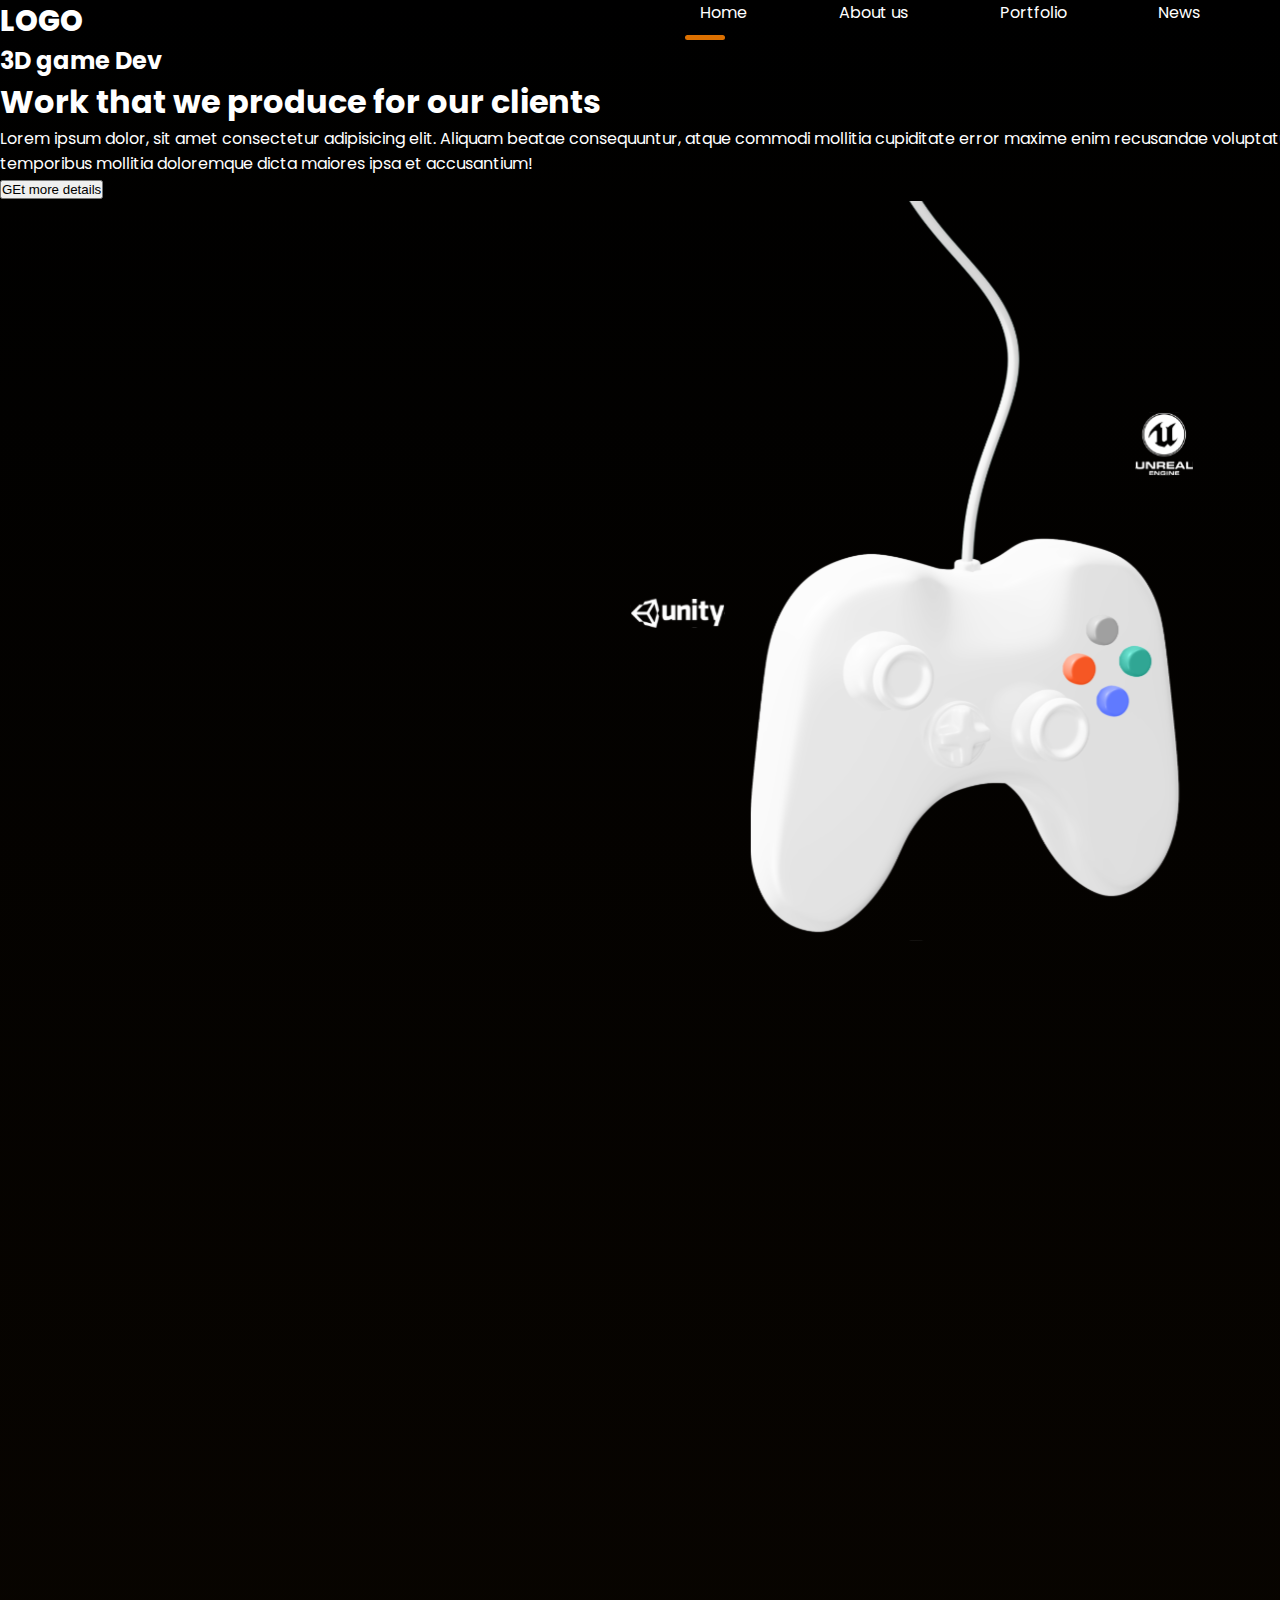
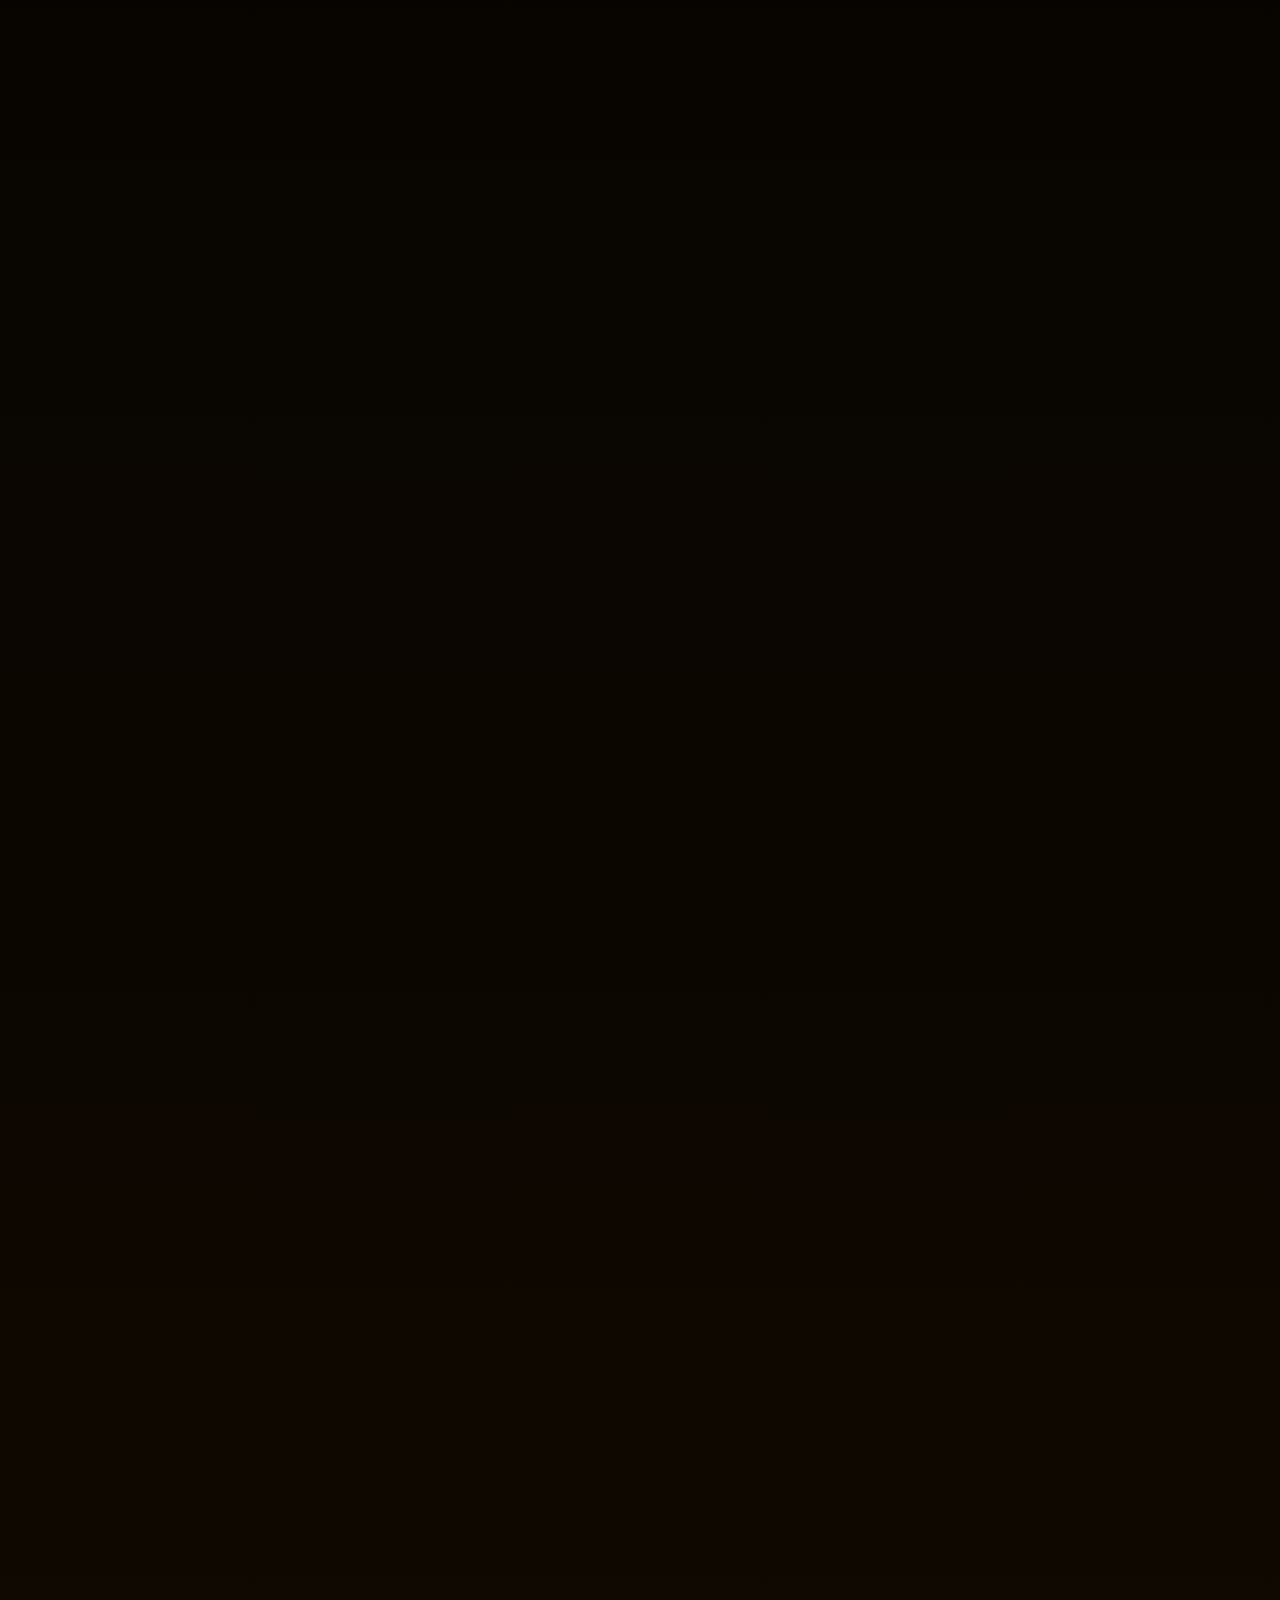
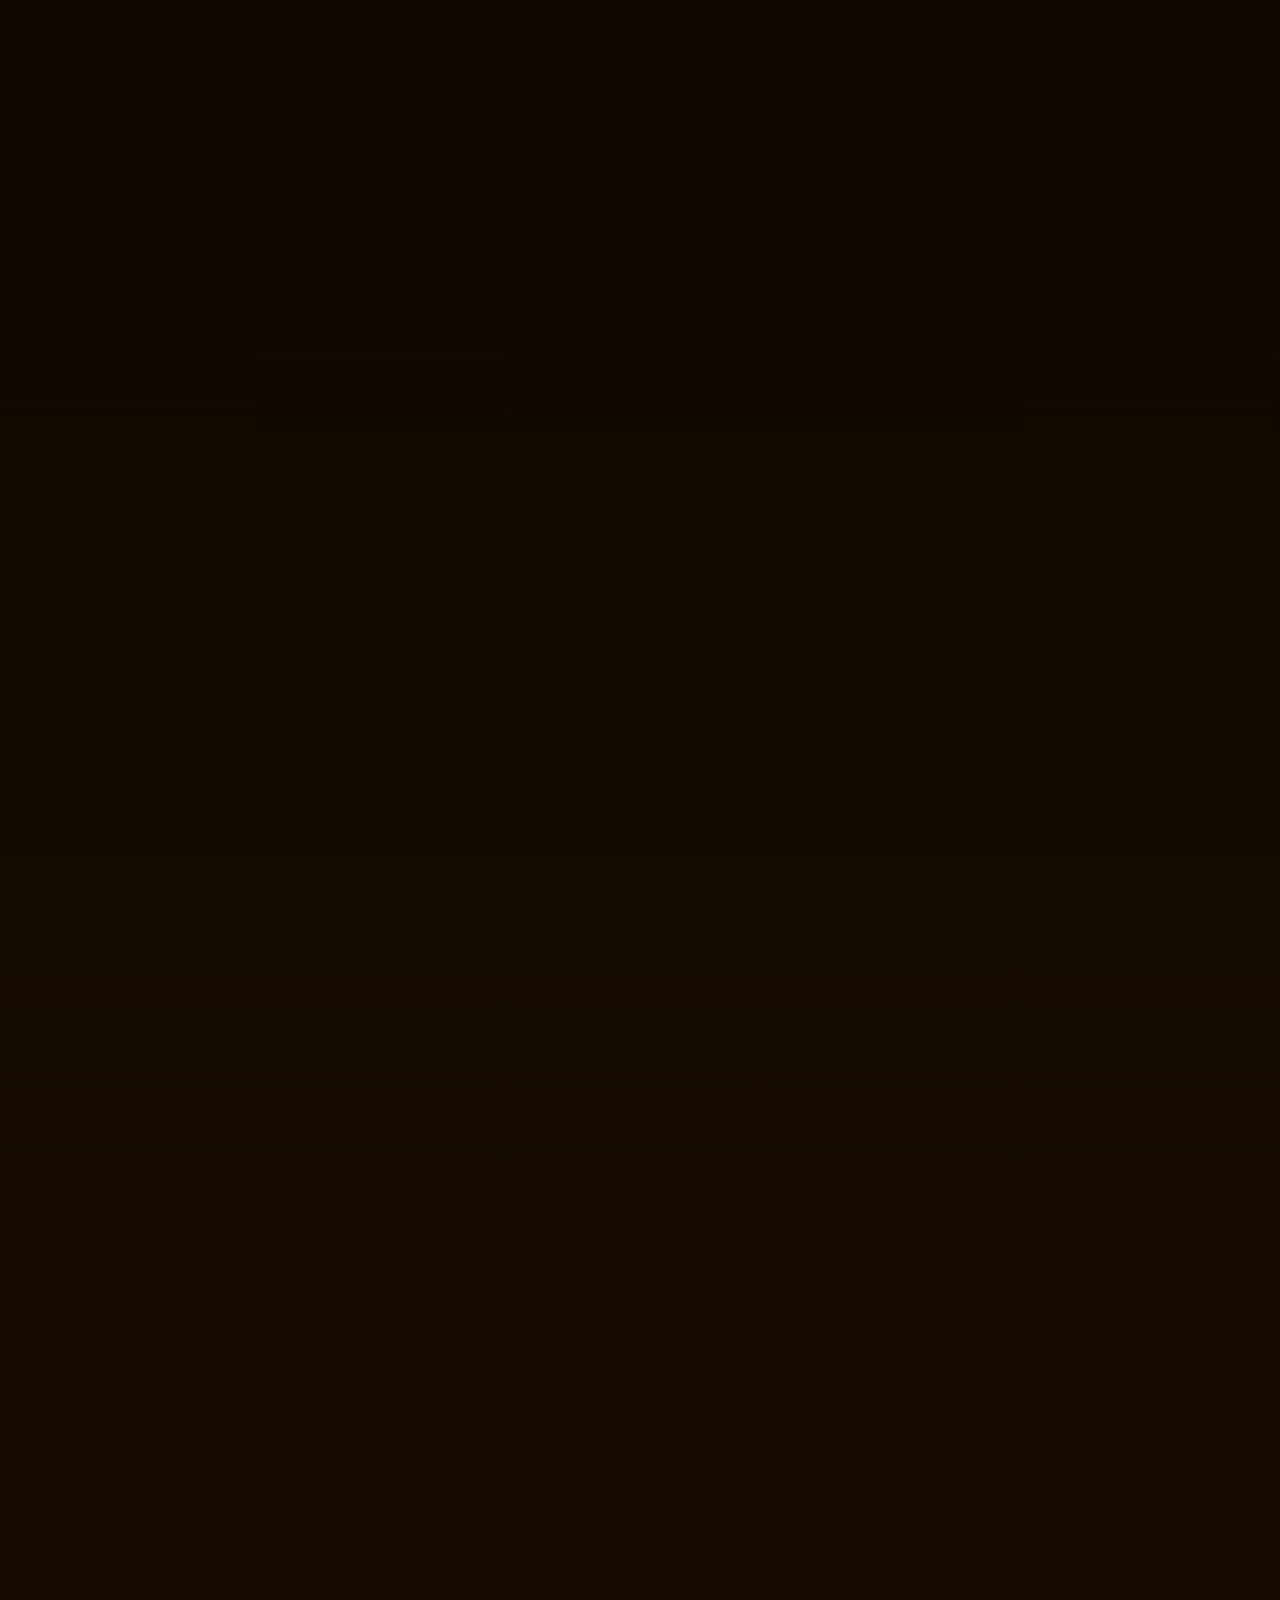
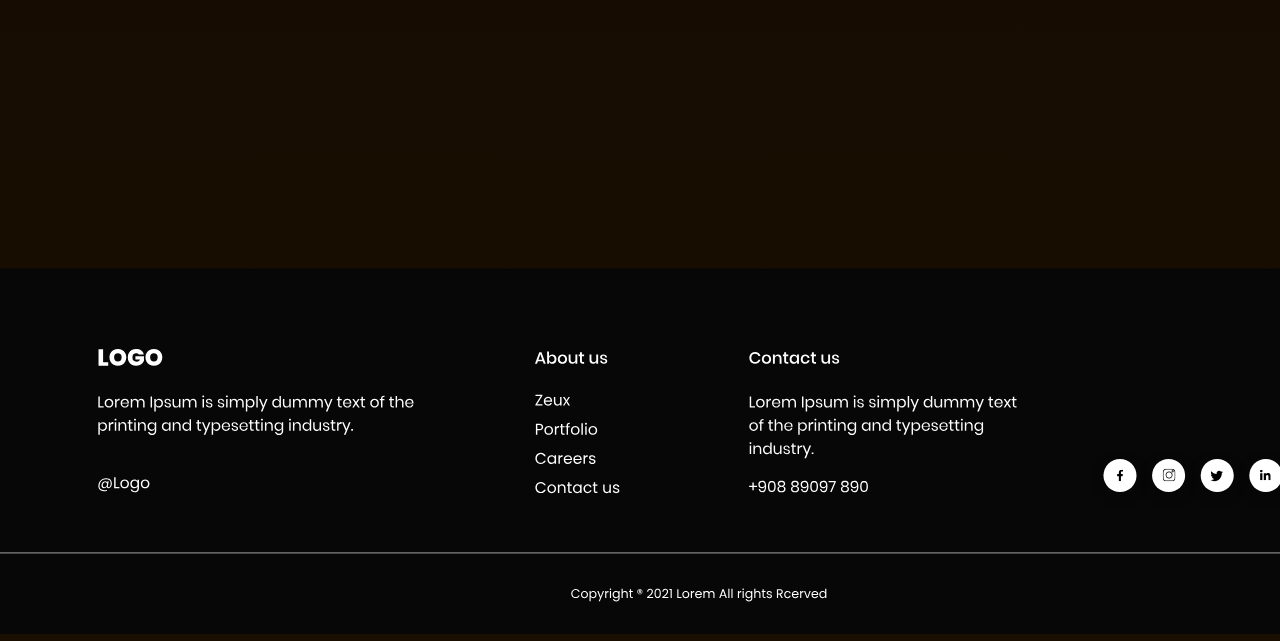
==== index.html @ 227f75aa "second commit" ====
<!DOCTYPE html>
<html lang="en">
<head>
    <meta charset="UTF-8">
    <meta name="viewport" content="width=device-width, initial-scale=1.0">
    <title>Document</title>
    <link rel="stylesheet" href="css/style.css">
</head>
<body>

    <div class="wrapper">

        <header class="container">
            <span class="logo">logo</span>
            <nav>
                <ul>
                    <li class="active"><a href="#">Home</a></li>
                    <li><a href="#">About us</a></li>
                    <li><a href="#">Portfolio</a></li>
                    <li><a href="#">News</a></li>
                    <li class="btn"><a href="#">Contacts</a></li>
                </ul>
            </nav>
        </header>

        <div class="hero container">
            <div class="hero--info">
                <h2>3D game Dev</h2>
                <h1>Work that we produce for our clients</h1>
                <p>Lorem ipsum dolor, sit amet consectetur adipisicing elit. Aliquam beatae consequuntur, atque commodi mollitia cupiditate error maxime enim recusandae voluptatum sequi. Hic, temporibus mollitia doloremque dicta maiores ipsa et accusantium!</p>
                <button class="btn">GEt more details</button>
            </div>
            <img src="img/Group 1321.svg" alt="">
        </div>
    </div>

    <script src="main.js"></script>
</body>
</html>
---- css/style.css ----
@import url('https://fonts.googleapis.com/css2?family=Poppins:wght@400;500;700;800&display=swap');

* {
    margin: 0;
    padding: 0;
}

body {
    font-family: 'Poppins', sans-serif;
    font-weight: 400;
    color: #fff;
}

a {
    text-decoration: none;
}

img {
    max-width: 100%;
}

.wrapper {
    /* background: rgb(0,0,0); */
    background: linear-gradient(180deg, rgba(0,0,0,1) 0%, rgba(26,14,1,1) 100%);
    width: 100%;
}

.container {
    width: 1400px;
    margin: 0 auto;
}

header .logo {
    text-transform: uppercase;
    font-size: 29px;
    font-weight: 800;
}

header nav {
    float: right;
    width: 50%;
}

header nav ul {
    list-style: none;
    display: flex;
    justify-content: space-between;
}

header nav ul li {
    display: inline-block;
}

header nav ul li a {
    color: #fff;
}

header nav ul li.active::after {
    content: '';
    display: block;
    width: 40px;
    height: 5px;
    background: #dc7000;
    border-radius: 10px;
    position: relative;
    top: 10px;
    left: -15px;
}

header nav ul li:not(.active):not(.btn) a:hover {
    border-bottom: 5px solid #dc7000;
}

header nav ul li.btn a {
    background: #fa9021;
    padding: 9px 17px;
    border-radius: 5px;
    transition: all 500ms ease;
}

header nav ul li.btn a:hover {
    background: #a02604;
}
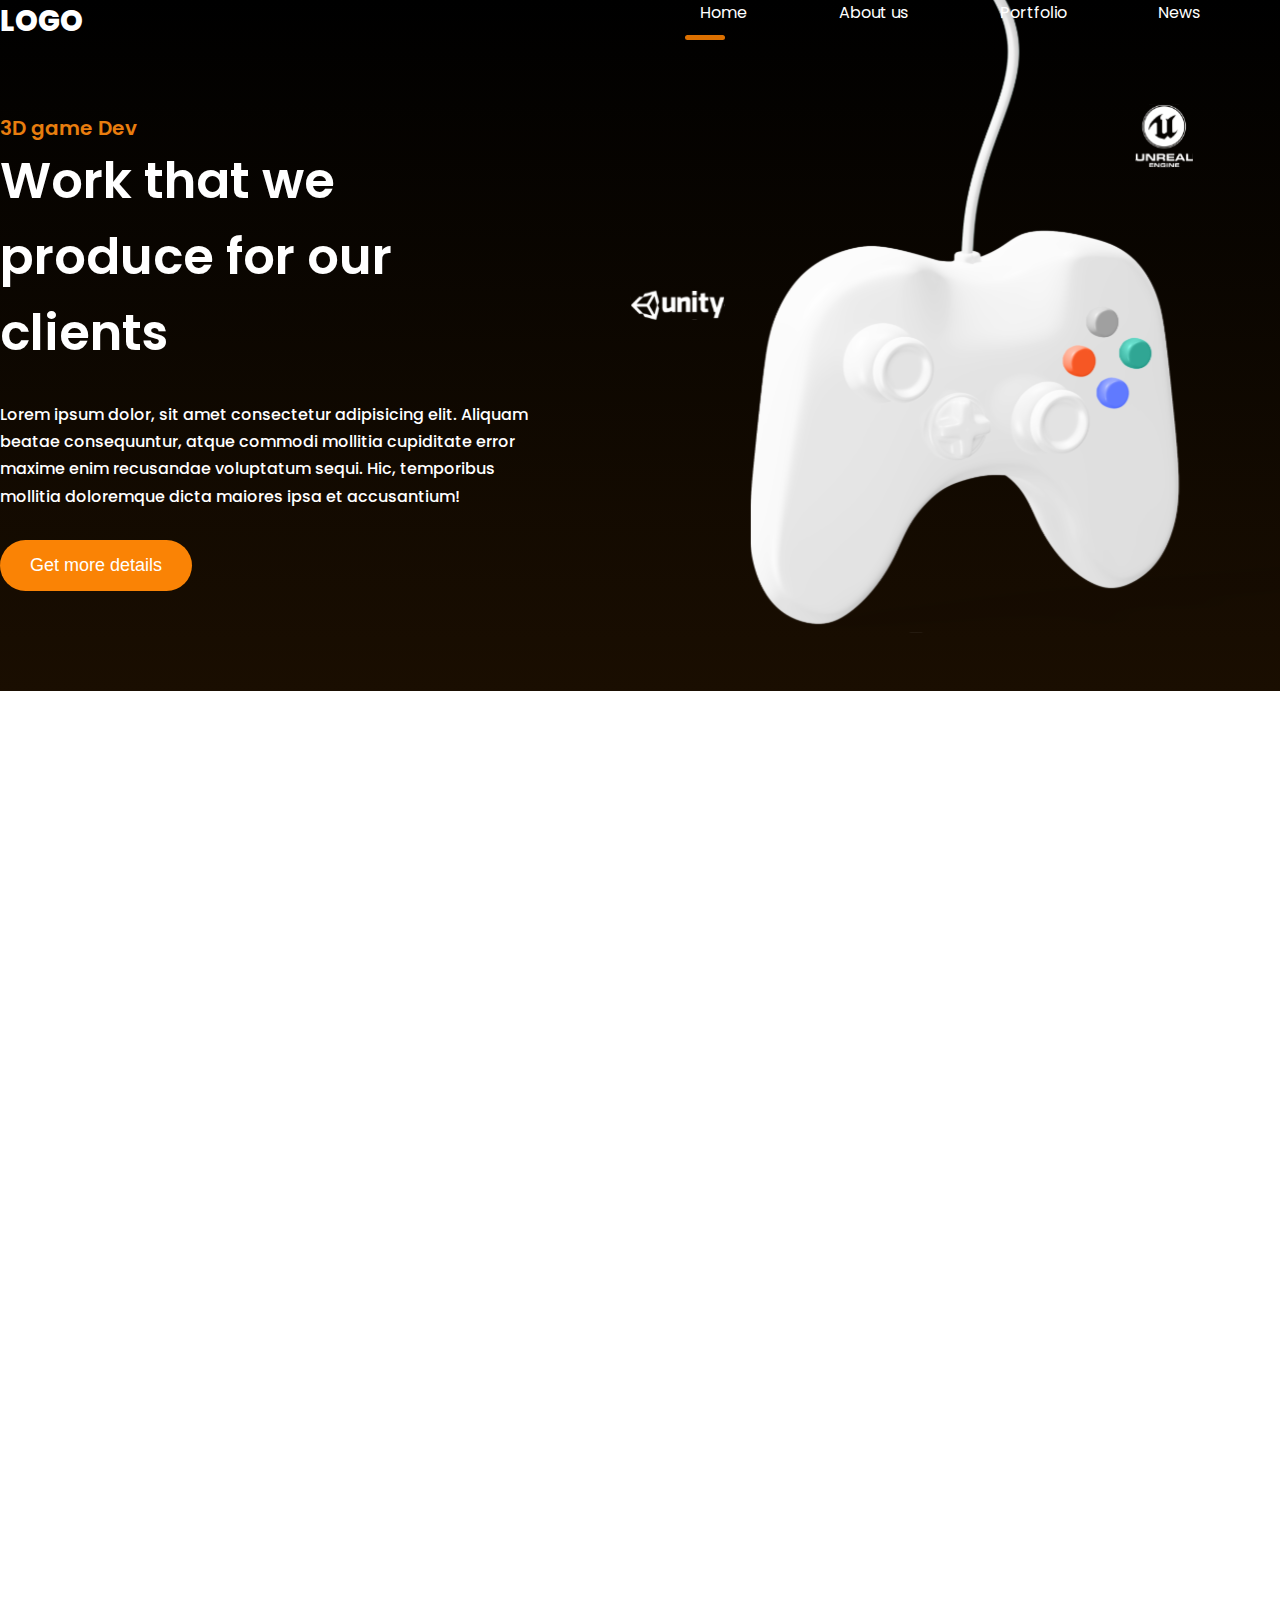
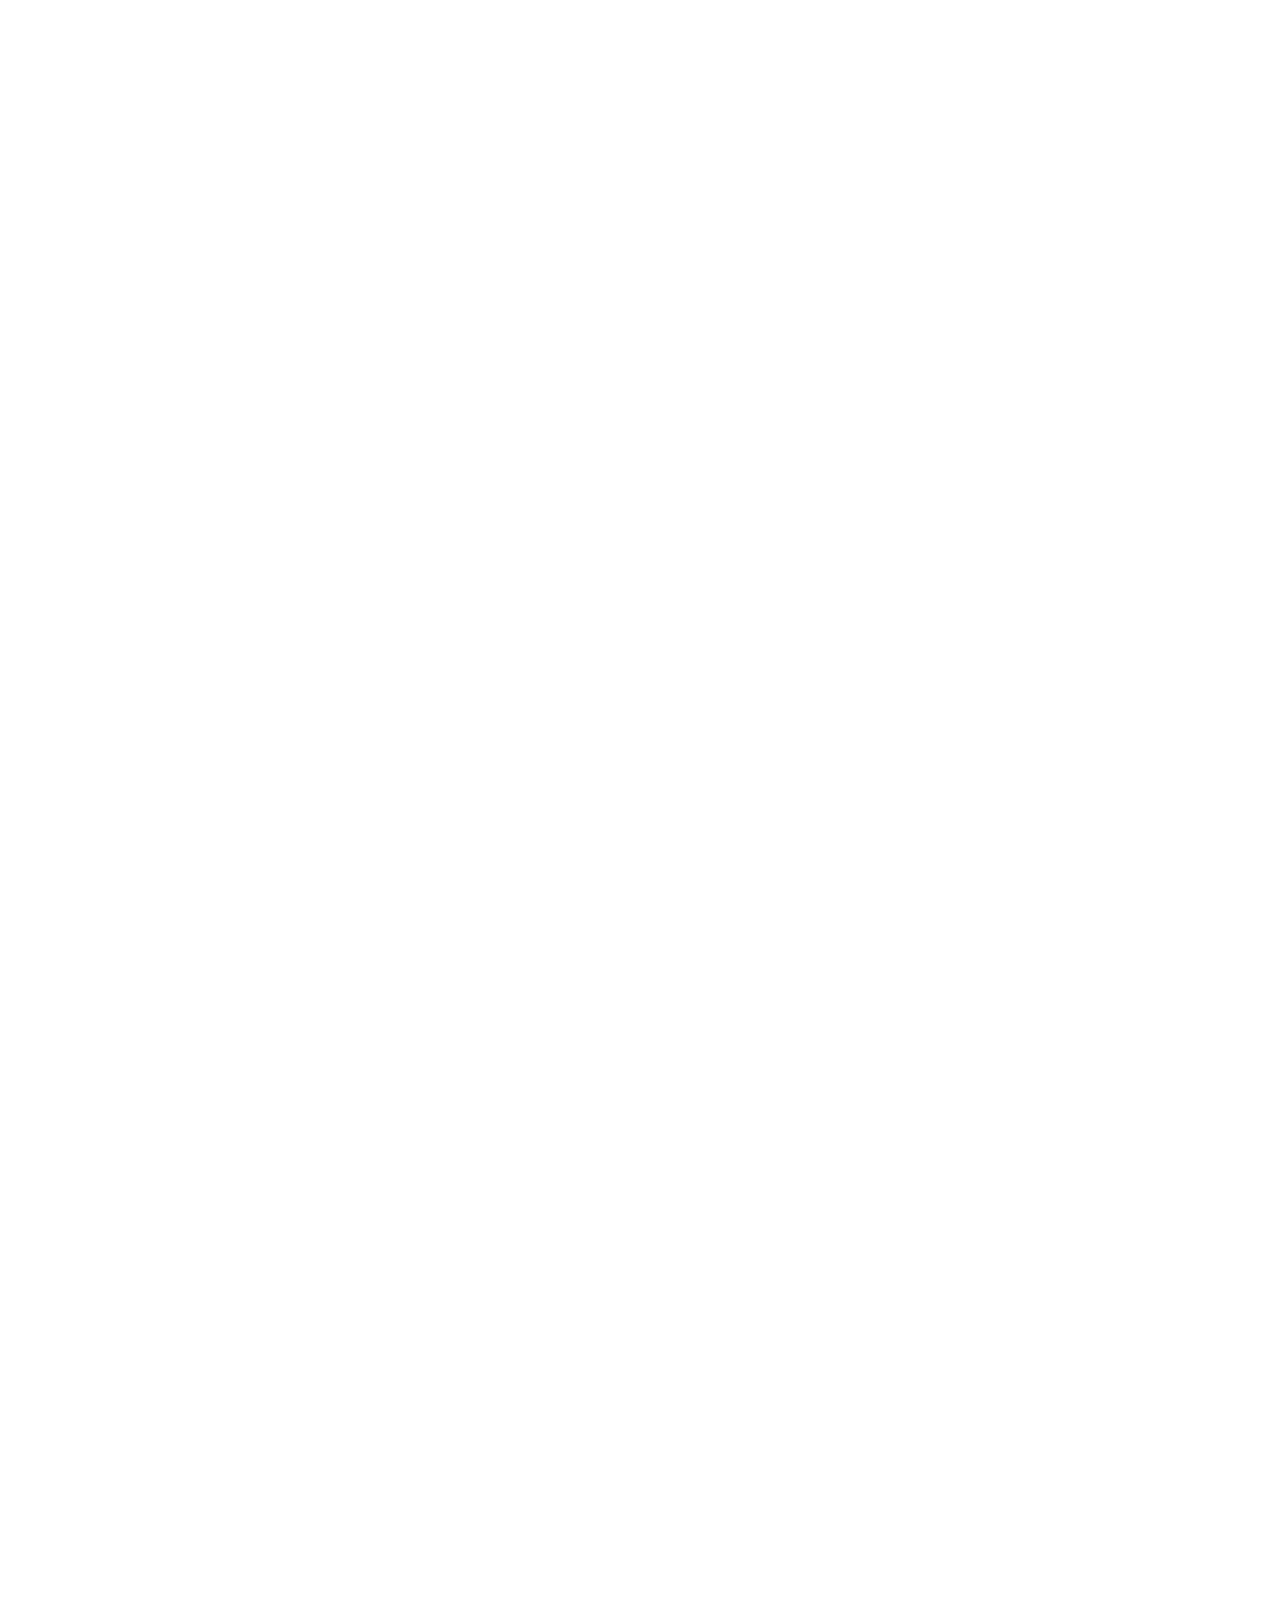
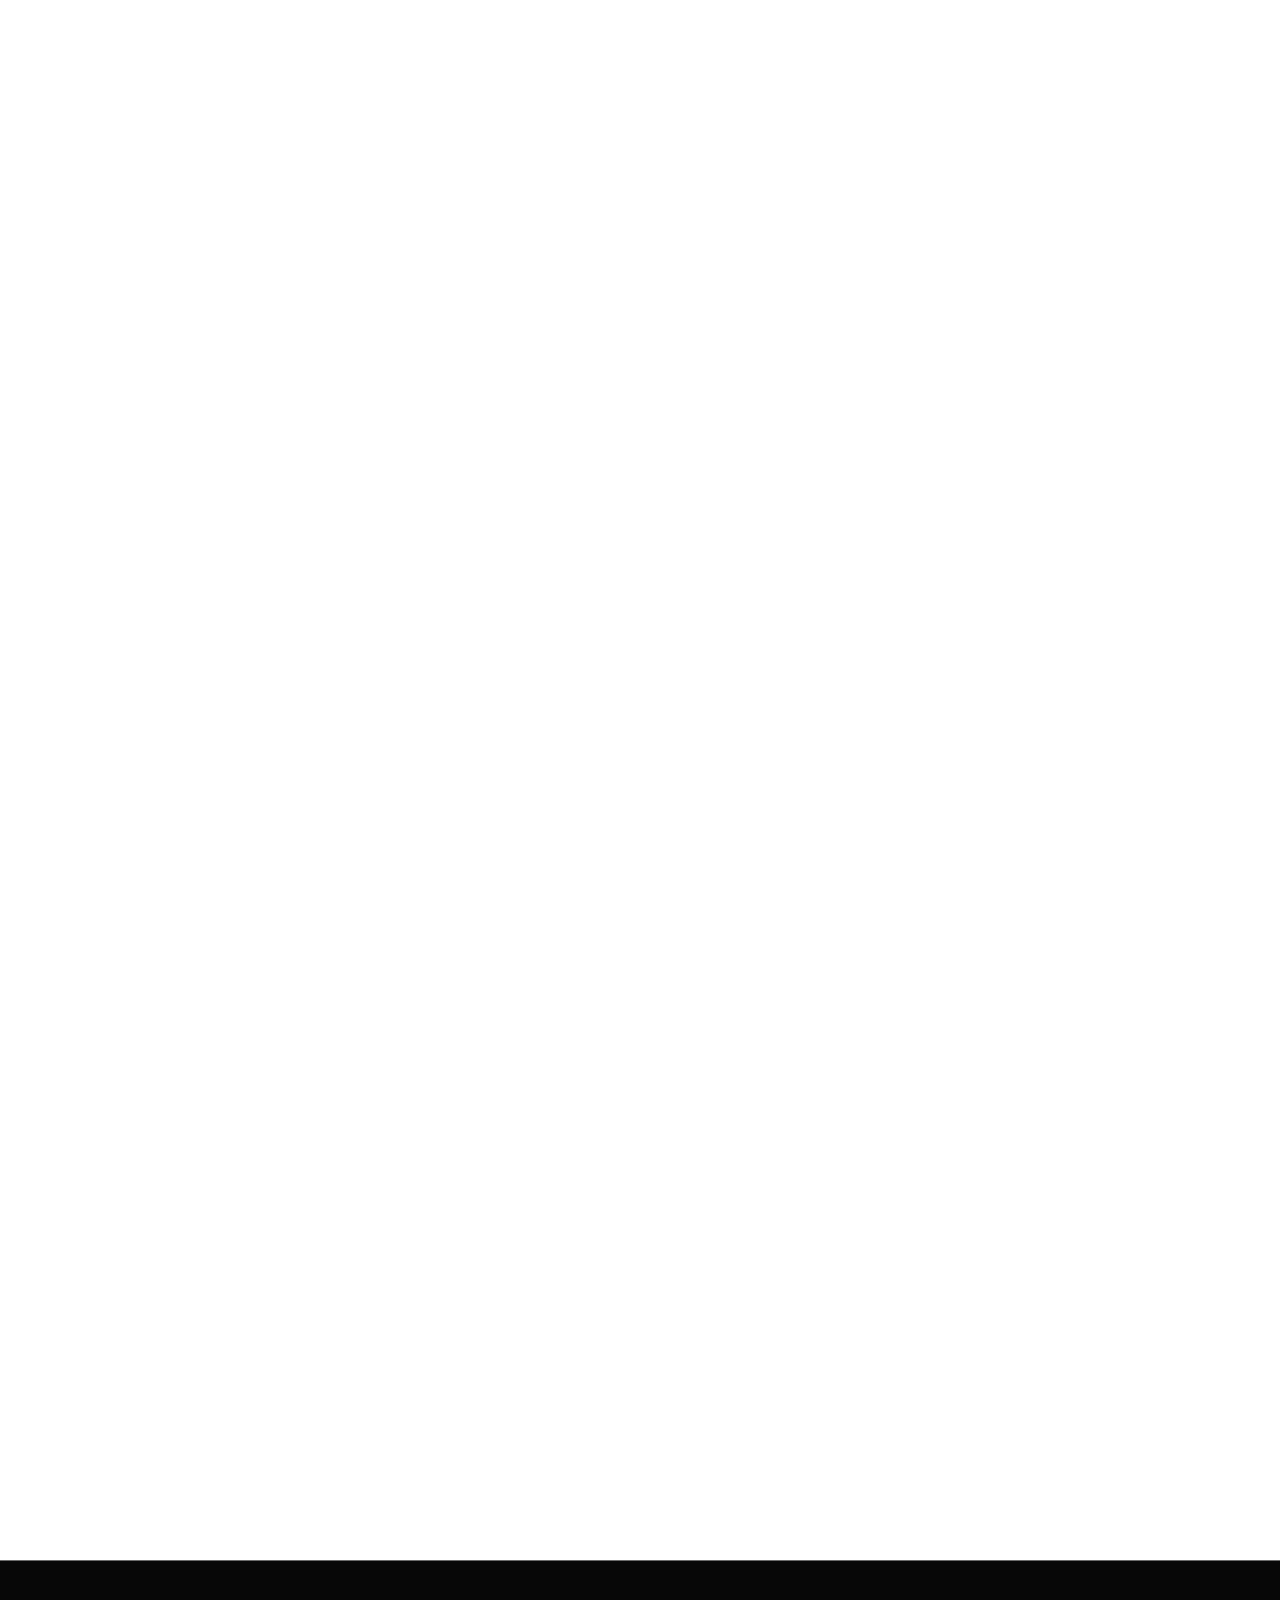
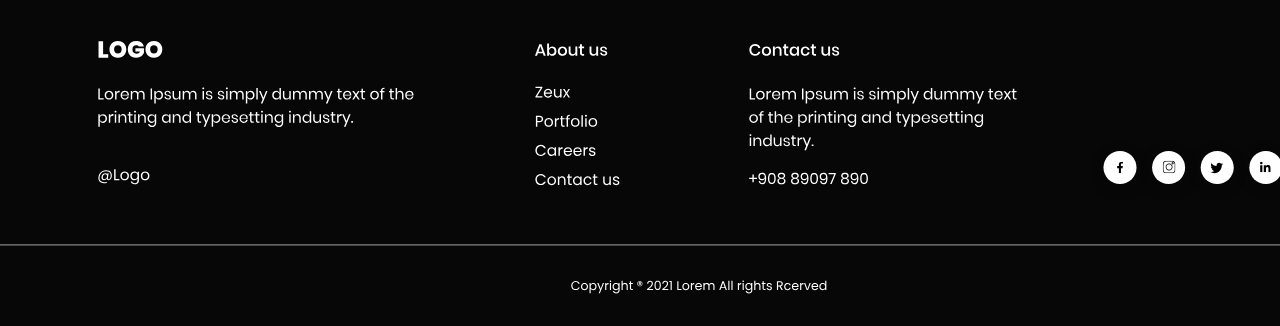
==== commit f6477886: "third commit" ====
--- a/index.html
+++ b/index.html
@@ -28,7 +28,7 @@
                 <h2>3D game Dev</h2>
                 <h1>Work that we produce for our clients</h1>
                 <p>Lorem ipsum dolor, sit amet consectetur adipisicing elit. Aliquam beatae consequuntur, atque commodi mollitia cupiditate error maxime enim recusandae voluptatum sequi. Hic, temporibus mollitia doloremque dicta maiores ipsa et accusantium!</p>
-                <button class="btn">GEt more details</button>
+                <button class="btn">Get more details</button>
             </div>
             <img src="img/Group 1321.svg" alt="">
         </div>
--- a/css/style.css
+++ b/css/style.css
@@ -9,6 +9,7 @@
     font-family: 'Poppins', sans-serif;
     font-weight: 400;
     color: #fff;
+    font-size: 16px;
 }
 
 a {
@@ -45,6 +46,8 @@
     list-style: none;
     display: flex;
     justify-content: space-between;
+    z-index: 2;
+    position: relative;
 }
 
 header nav ul li {
@@ -80,4 +83,53 @@
 
 header nav ul li.btn a:hover {
     background: #a02604;
+}
+
+.hero {
+    padding-bottom: 100px;
+    position: relative;
+    z-index: 1;
+}
+
+.hero--info {
+    width: 530px;
+    padding-top: 70px;
+}
+
+.hero--info h2 {
+    color: #e87d0e;
+    font-size: 20px;
+    font-weight: 600;
+}
+
+.hero--info h1 {
+    font-size: 50px;
+    font-weight: 600;
+}
+
+.hero--info p {
+    font-weight: 500;
+    line-height: 170%;
+    margin: 30px 0;
+}
+
+.hero--info .btn {
+    background: #fa8305;
+    color: #fff;
+    border-radius: 50px;
+    padding: 15px 30px;
+    border: 0;
+    transition: all 500ms ease;
+    font-size: 18px;
+}
+
+.hero--info .btn:hover {
+    cursor: pointer;
+    transform: scale(1.1);
+}
+
+.hero img {
+    position: absolute;
+    top: -150px;
+    right: 0;
 }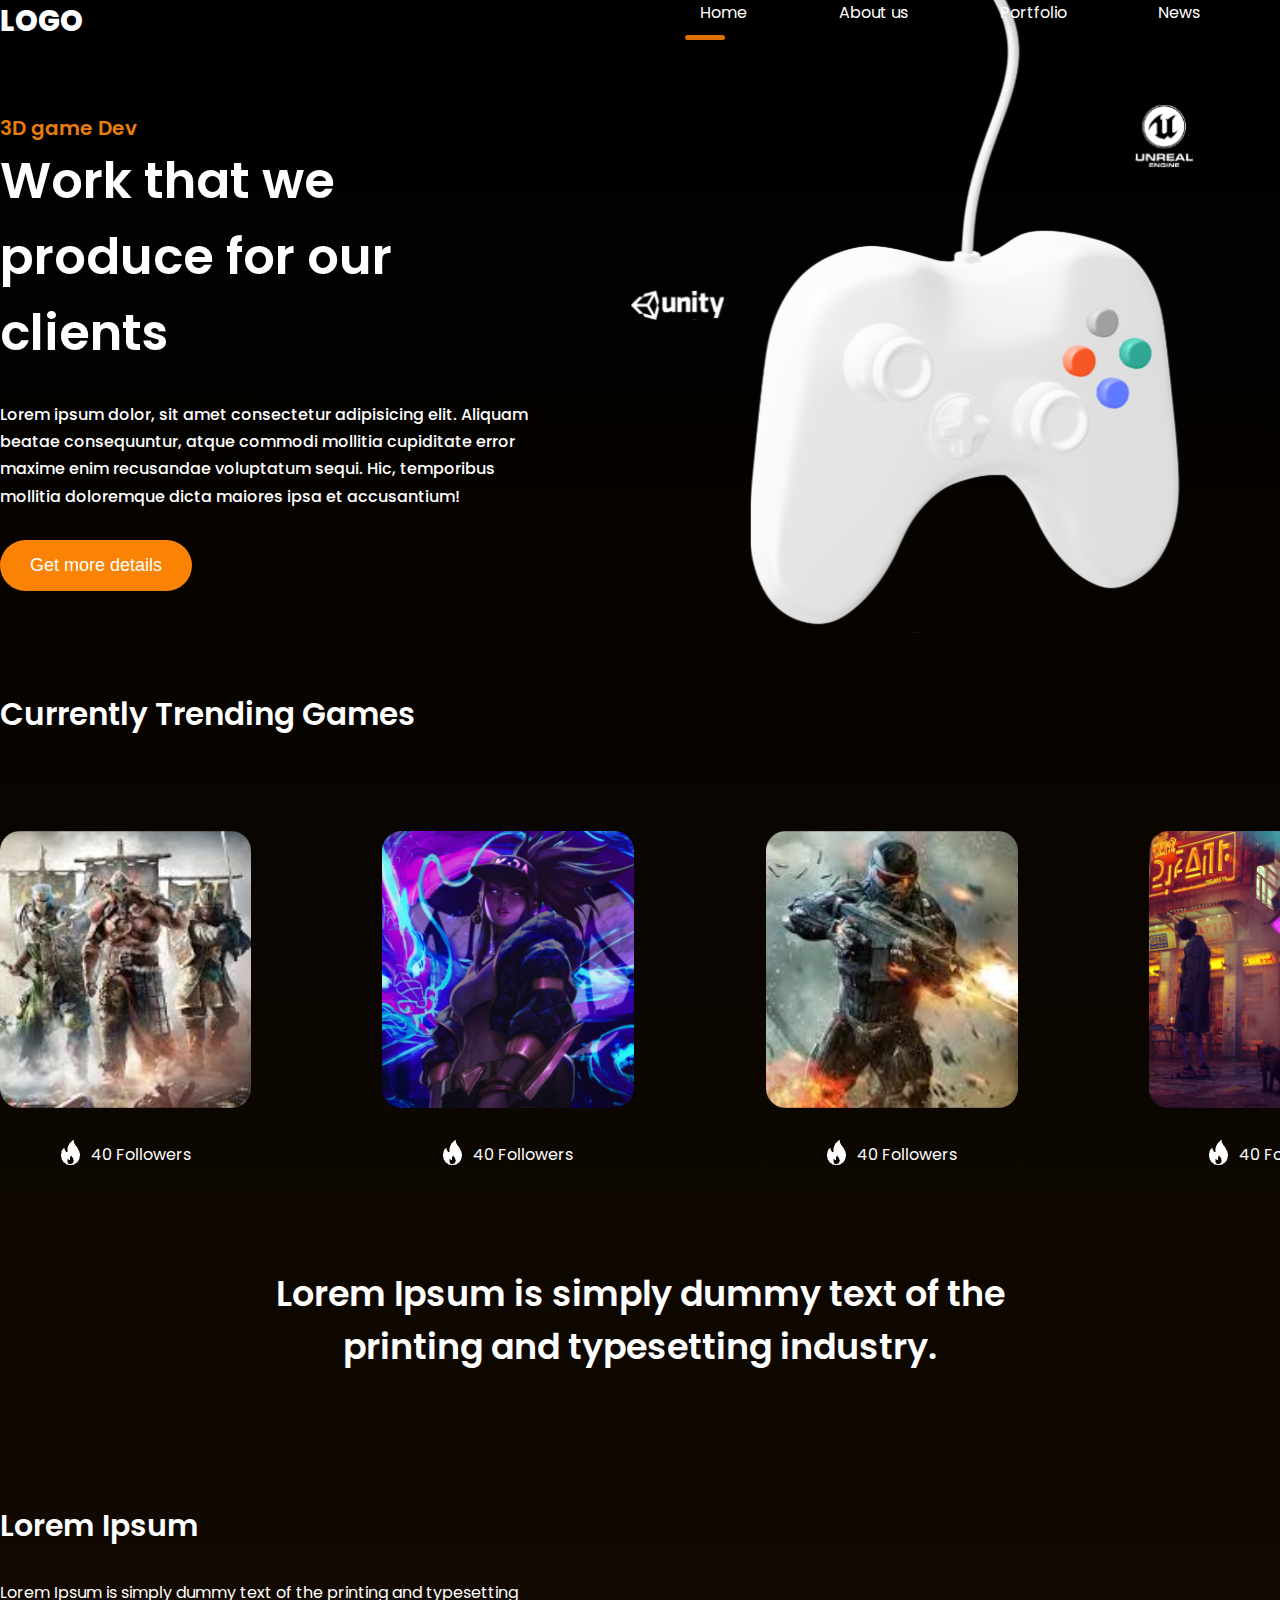
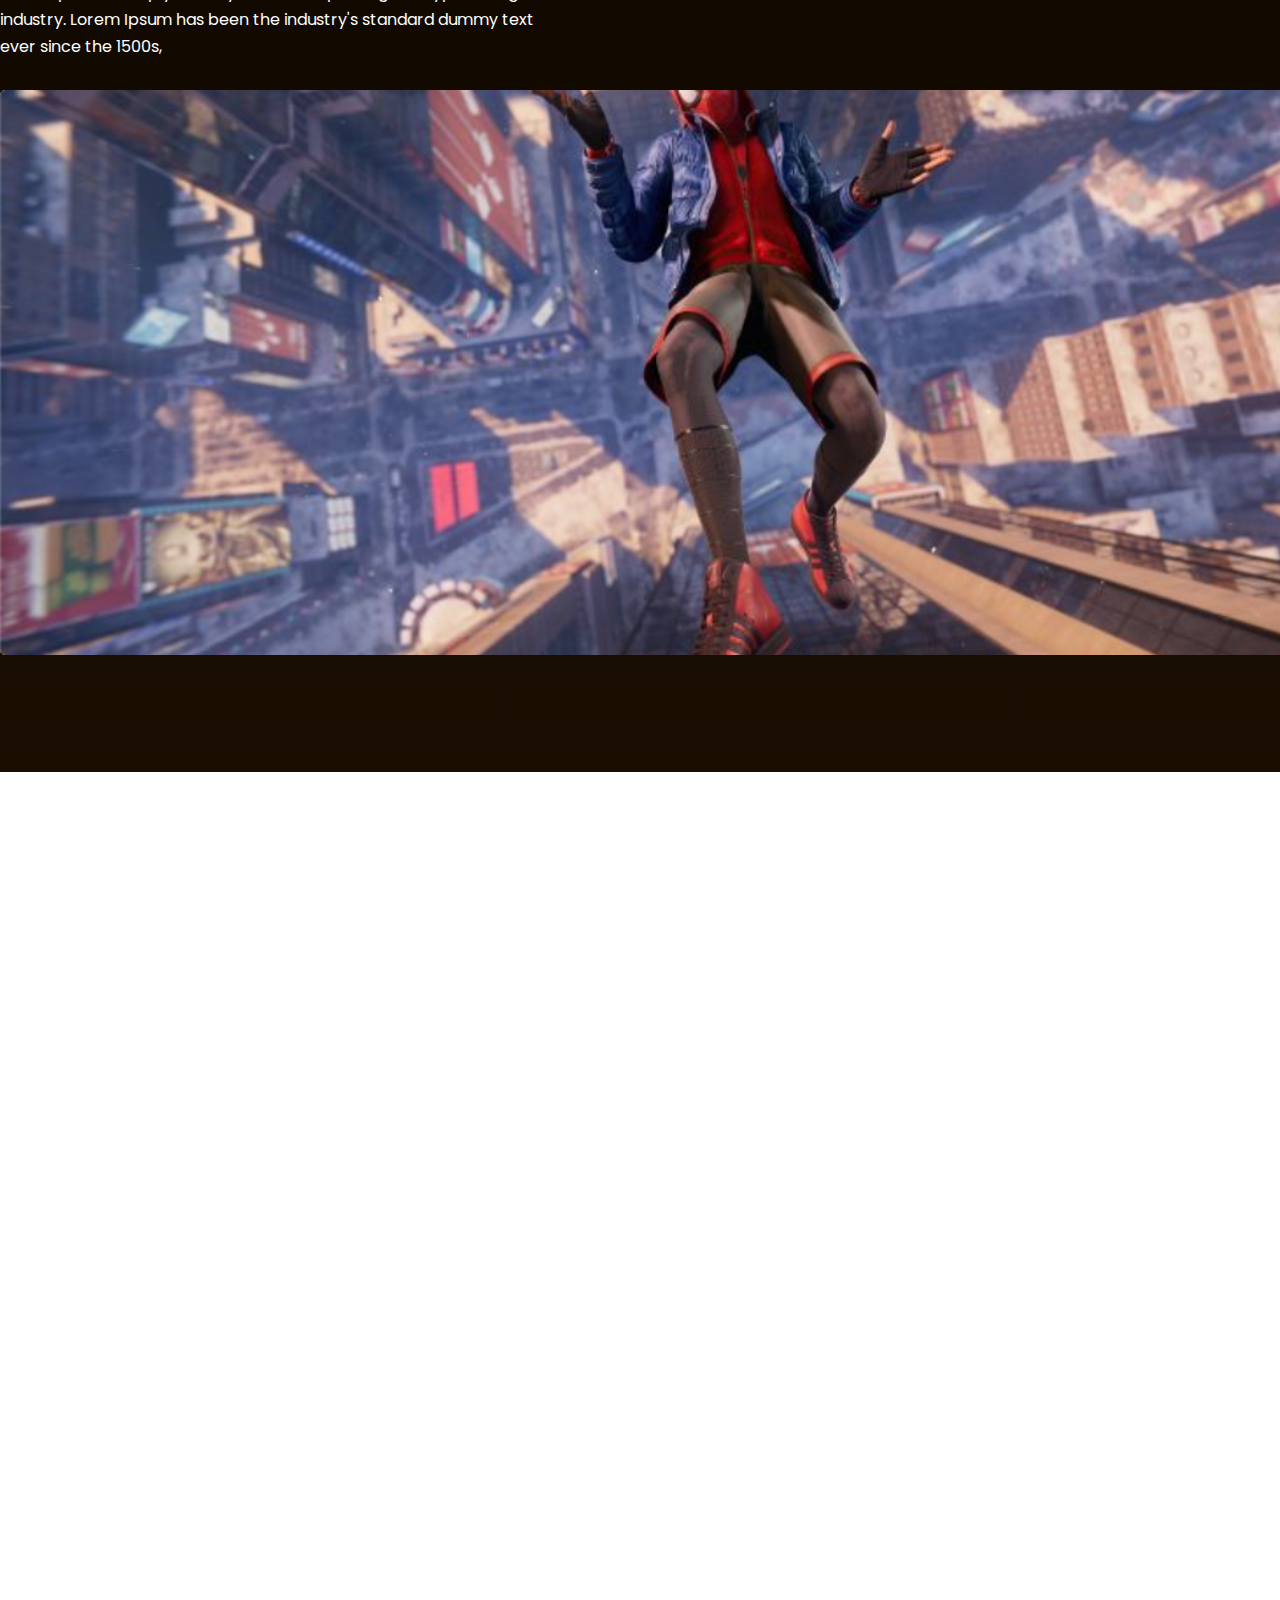
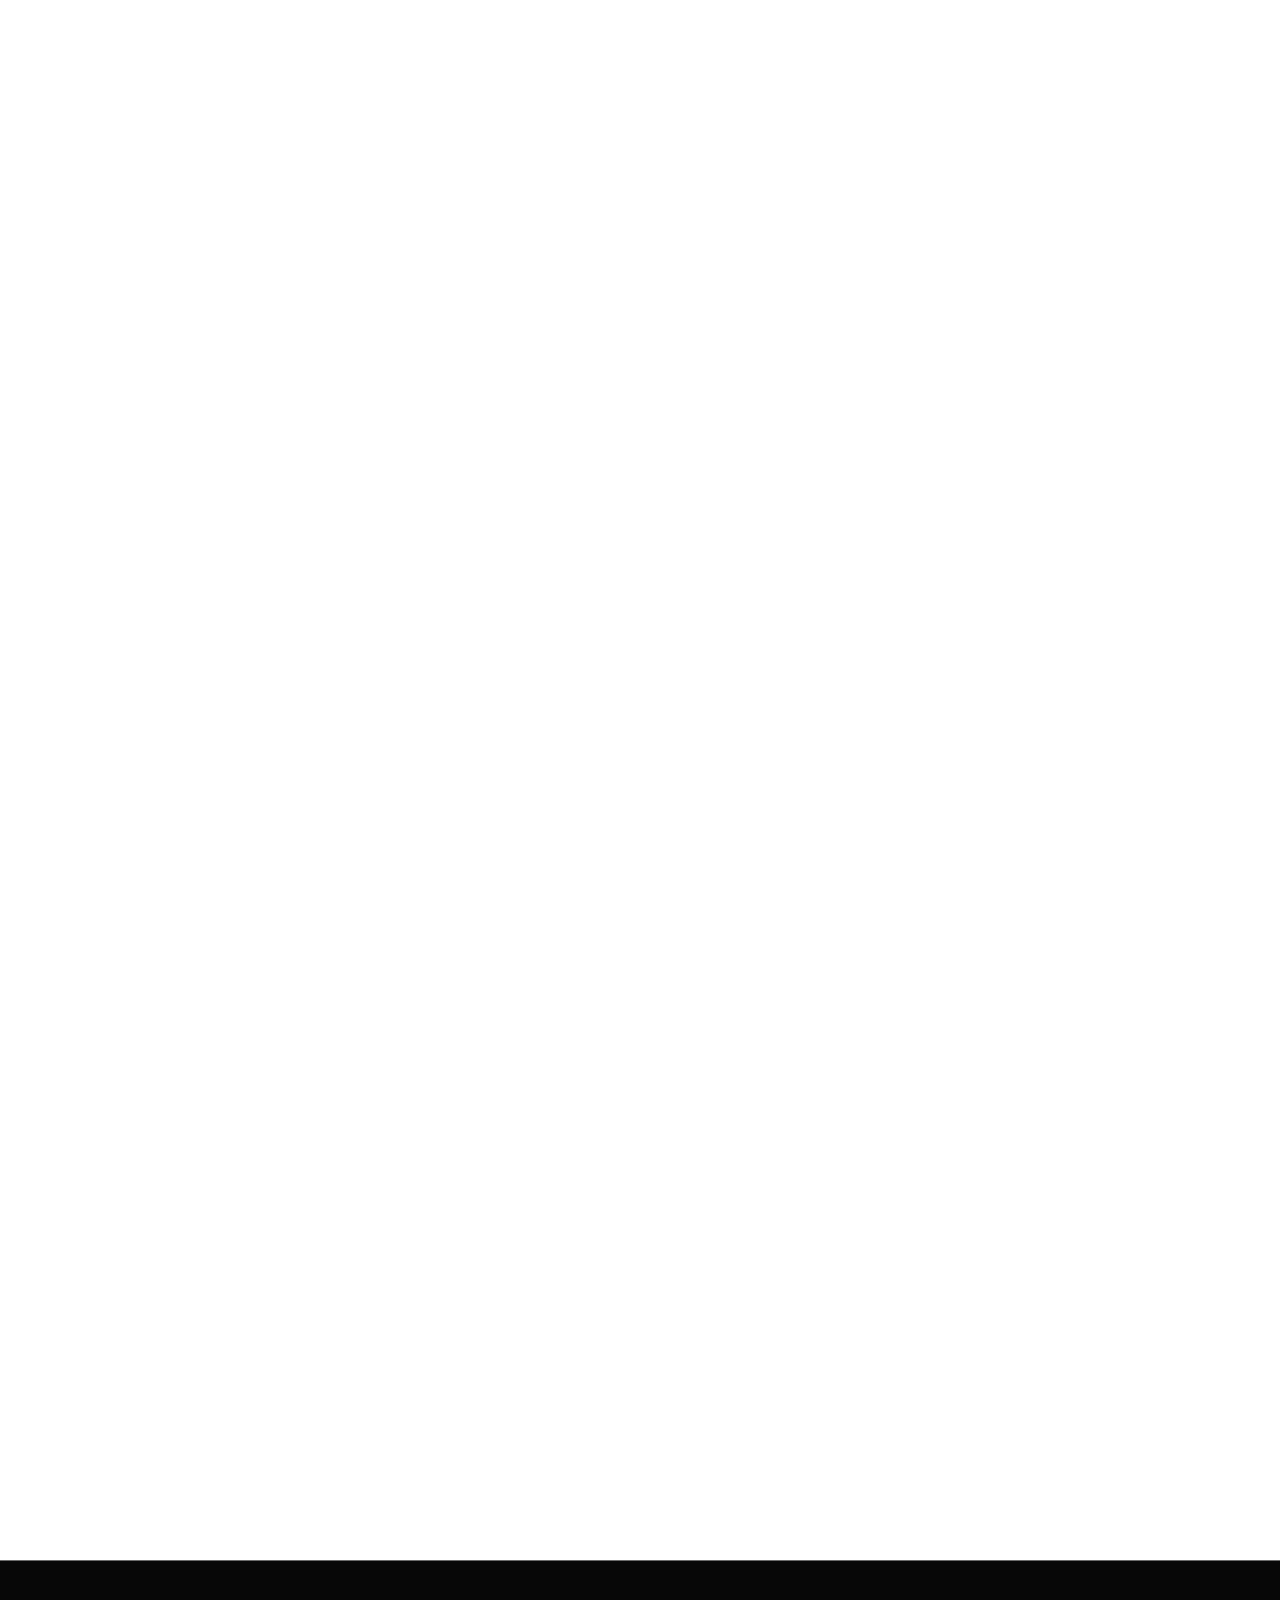
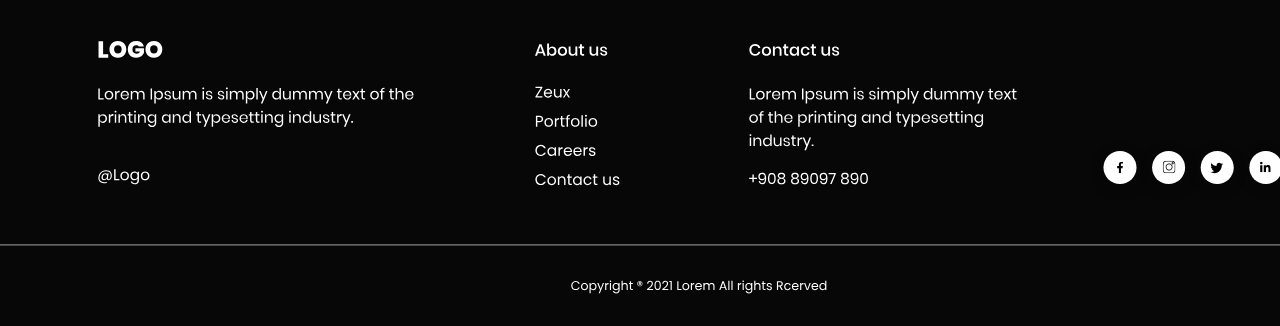
==== commit a2f14716: "modiCommit1" ====
--- a/index.html
+++ b/index.html
@@ -32,6 +32,58 @@
             </div>
             <img src="img/Group 1321.svg" alt="">
         </div>
+
+        <div class="container trending">
+
+            <h3>
+                Currently Trending Games
+            </h3>
+
+            <button class="see-all">SEE ALL</button>
+
+            <div class="games">
+
+                <div class="block">
+                    <img src="img/FirstGamePictures.png" alt="???">
+                    <span>
+                        <img src="img/FirePictures.png" alt="???">
+                        40 Followers
+                    </span>
+                </div>
+                <div class="block">
+                    <img src="img/GamePictures2.png" alt="???">
+                    <span>
+                        <img src="img/FirePictures.png" alt="???">
+                        40 Followers
+                    </span>
+                </div>
+                <div class="block">
+                    <img src="img/GamePictures3.png" alt="???">
+                    <span>
+                        <img src="img/FirePictures.png" alt="???">
+                        40 Followers
+                    </span>
+                </div>
+                <div class="block">
+                    <img src="img/GamePictures4.png" alt="???">
+                    <span>
+                        <img src="img/FirePictures.png" alt="???">
+                        40 Followers
+                    </span>
+                </div>
+
+            </div>
+        </div>
+
+        <div class="container big-text">
+            <p>Lorem Ipsum is simply dummy text of the printing and typesetting industry.</p>
+        </div>
+
+        <div class="container banner">
+                <h3>Lorem Ipsum</h3>
+                <p>Lorem Ipsum is simply dummy text of the printing and typesetting industry. Lorem Ipsum has been the industry's standard dummy text ever since the 1500s,</p>
+                <img src="img/SpiderMan.png" alt="???">
+        </div>
     </div>
 
     <script src="main.js"></script>
--- a/css/style.css
+++ b/css/style.css
@@ -132,4 +132,73 @@
     position: absolute;
     top: -150px;
     right: 0;
+}
+
+/* Секция с играми */
+
+.trending h3 {
+    font-weight: 600;
+    font-size: 31px;
+}
+
+.trending .see-all {
+    color: #fff;
+    background: #25211D;
+    border-radius: 5px;
+    padding: 12px 23px;
+    float: right;
+    display: block;
+    transition: all 500ms ease;
+}
+
+.trending .see-all:hover {
+    transform: scale(1.1);
+}
+
+.trending .games {
+    display: flex;
+    justify-content: space-between;
+    width: 100%;
+    padding: 50px 0;
+}
+
+.trending .games span {
+    display: block;
+    text-align: center;
+    margin-top: 20px;
+}
+
+.trending .games span img {
+    position: relative;
+    top: 5px;
+    margin-right: 7px;
+}
+
+.big-text {
+    padding: 50px 0;
+    font-size: 35px;
+    font-weight: 600;
+    text-align: center; 
+    width: 800px;
+}
+
+.banner {
+    padding: 80px 0;
+}
+
+.banner h3 {
+    font-size: 30px;
+    font-weight: 600;
+    margin-bottom: 30px;
+}
+
+.banner p {
+    line-height: 170%;
+    margin-bottom: 30px;
+    width: 550px;
+}
+
+.banner img {
+    width: 100%;
+    margin-bottom: 30px;
 }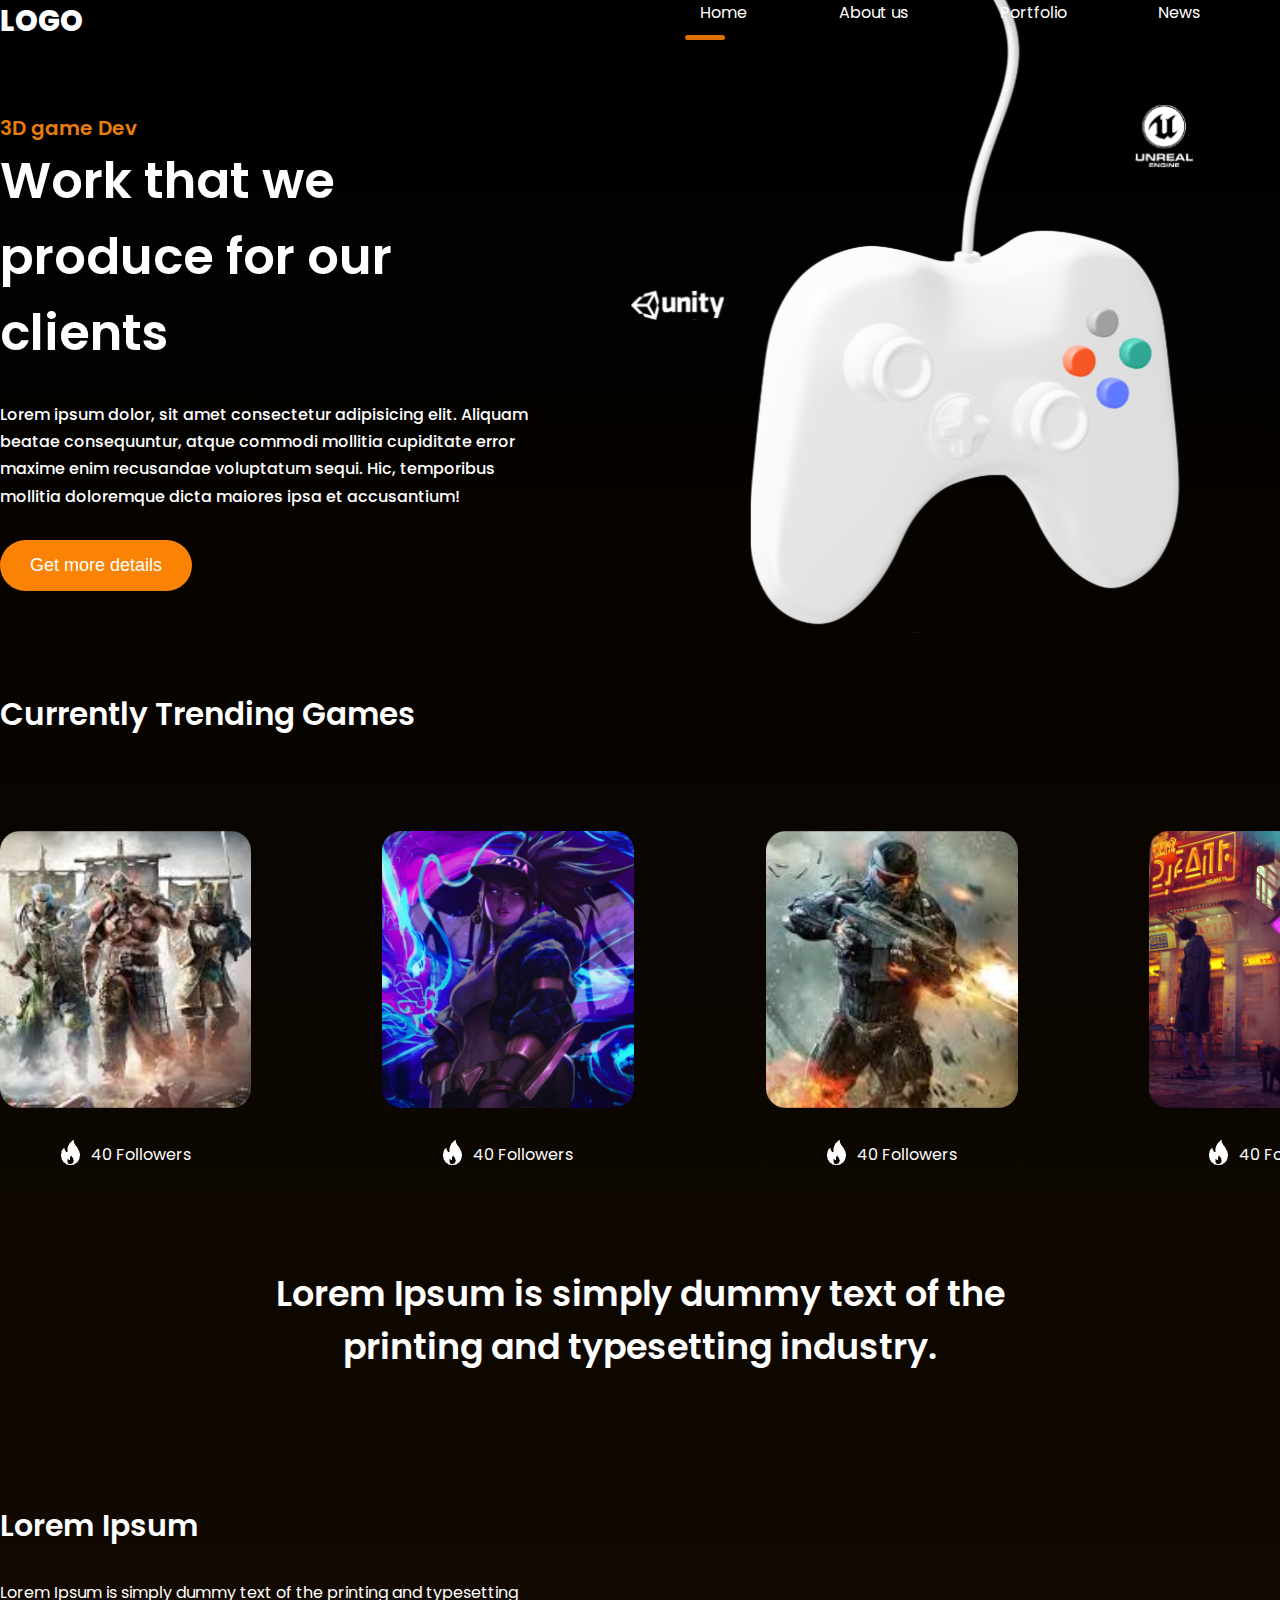
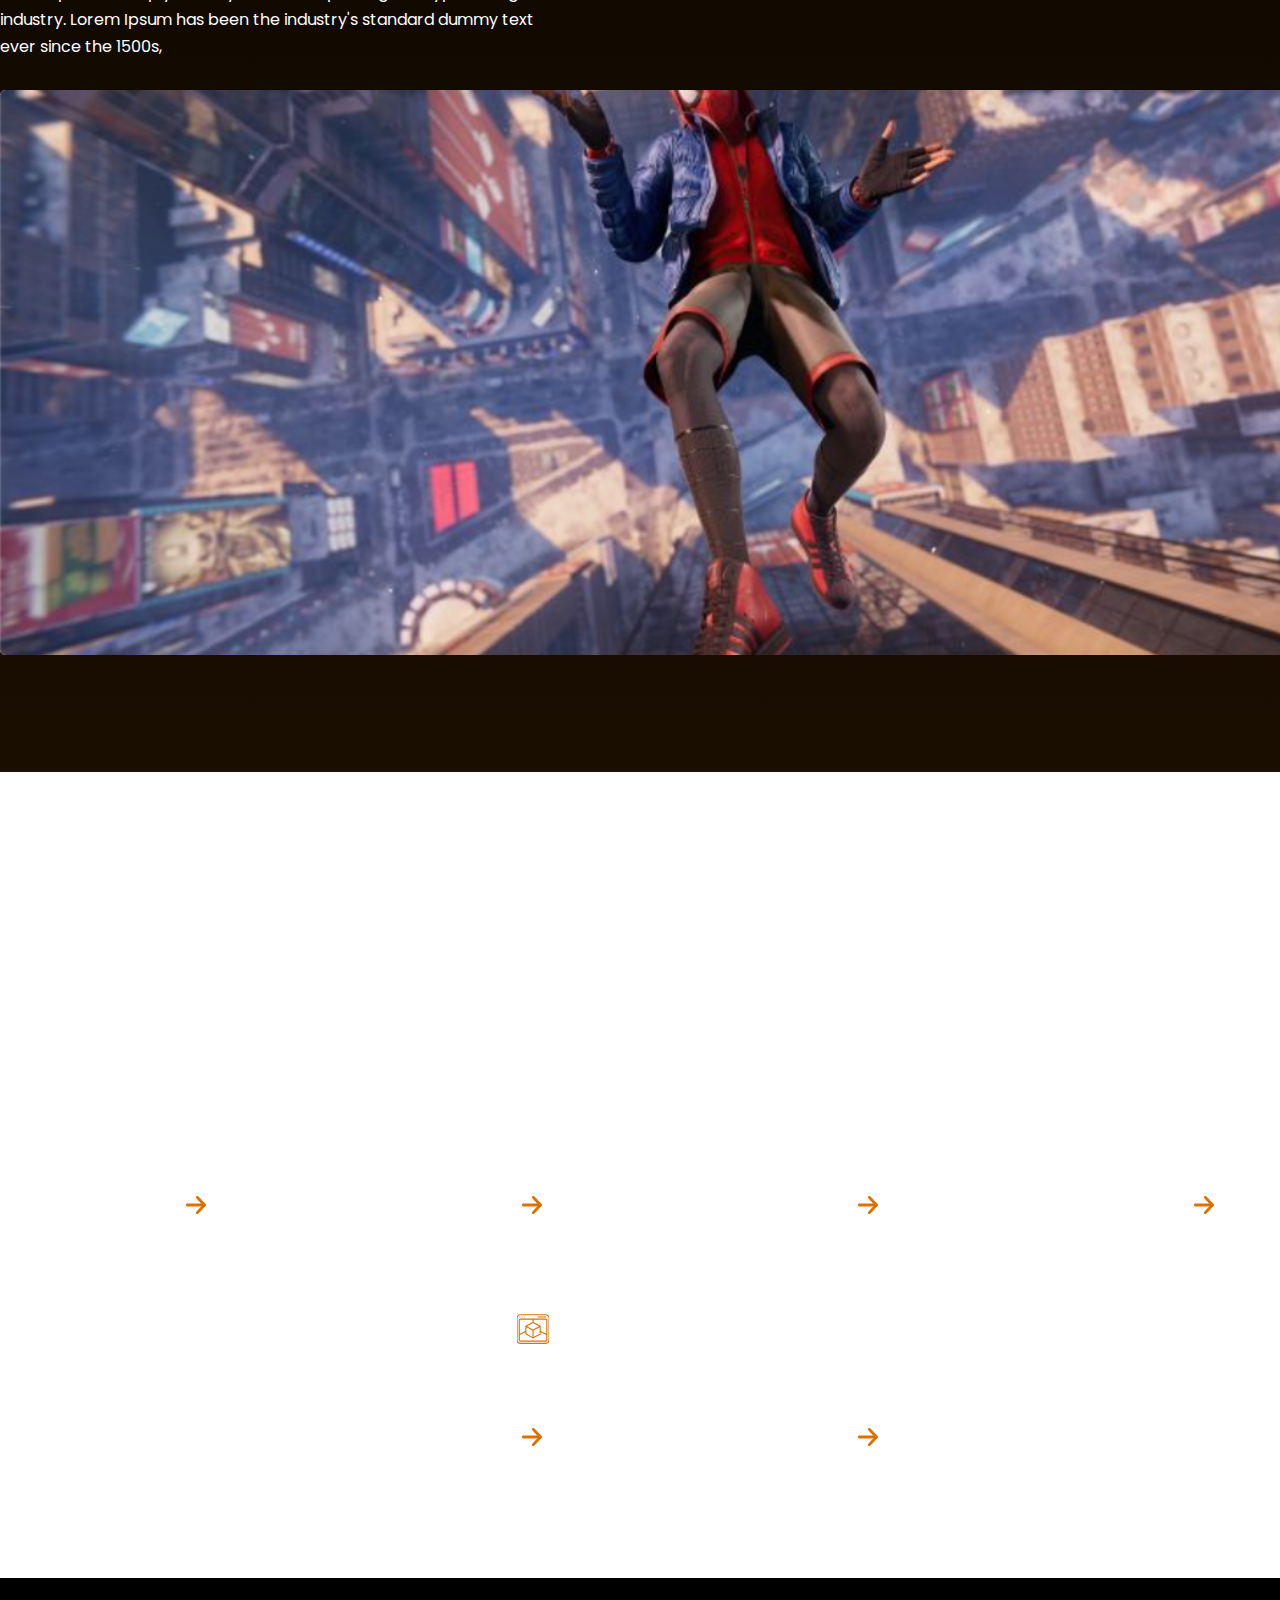
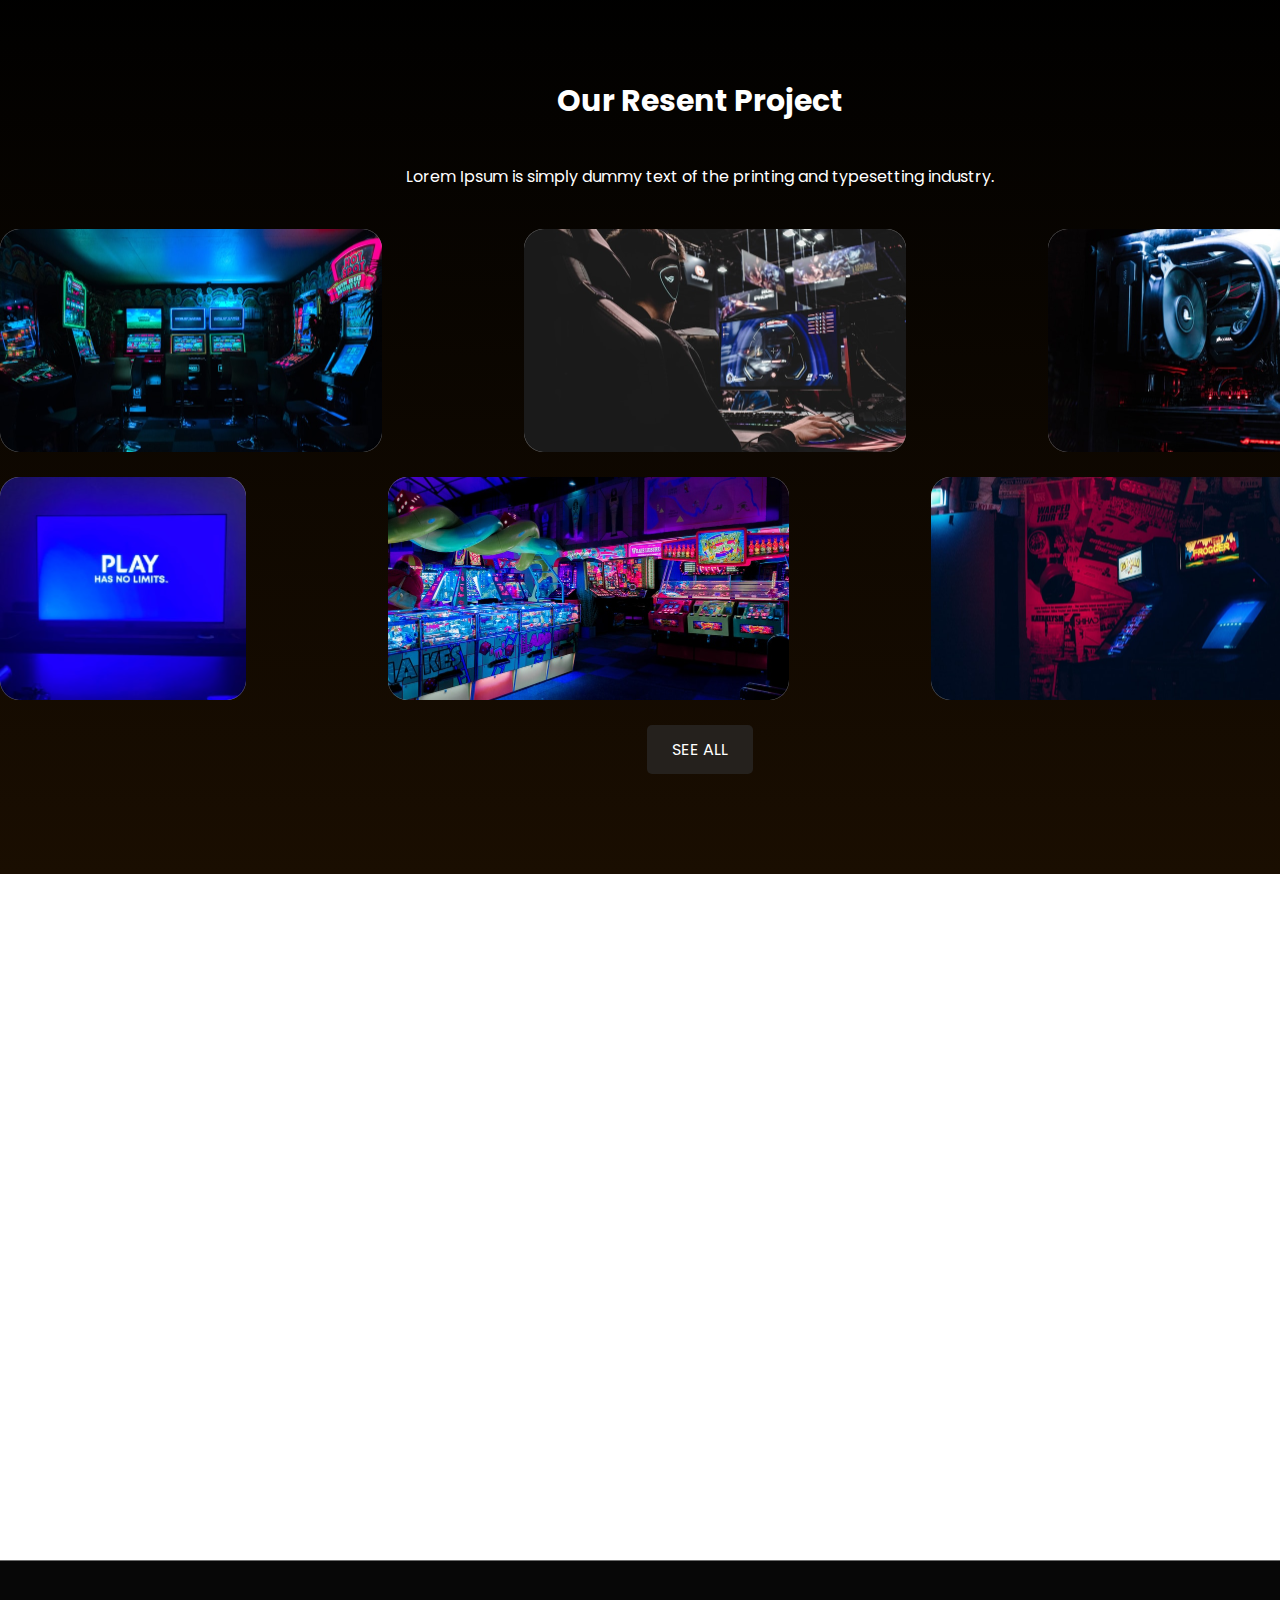
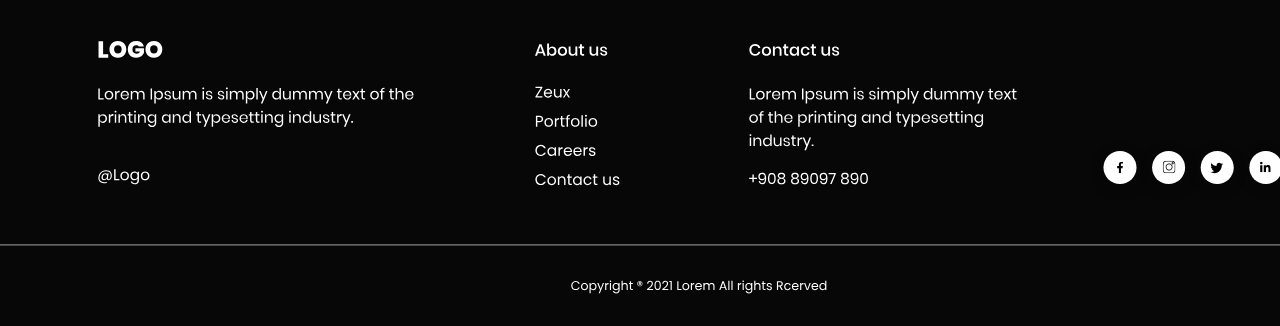
==== commit f926e1c2: "fourth commit" ====
--- a/index.html
+++ b/index.html
@@ -86,6 +86,63 @@
         </div>
     </div>
 
+    <div class="features">
+        <div class="container">
+            <h3>Lorem Ipsum is simply dummy text of the printing and typesetting industry.</h3>
+            <p>Lorem Ipsum is simply dummy text of the printing and typesetting industry. Lorem Ipsum has been the industry's standard dummy text ever since the 1500s,</p>
+            <div class="info">
+                <div class="block">
+                    <img src="img/features1.svg" alt="???">
+                    <p>Mobile Game Development</p>
+                    <img src="img/featuredArrow.svg" alt="???">
+                </div>
+                <div class="block">
+                    <img src="img/features2.svg" alt="???">
+                    <p>PC Game Development</p>
+                    <img src="img/featuredArrow.svg" alt="???">
+                </div>
+                <div class="block">
+                    <img src="img/features3.svg" alt="???">
+                    <p>PS4 Game Development</p>
+                    <img src="img/featuredArrow.svg" alt="???">
+                </div>
+                <div class="block">
+                    <img src="img/features4.svg" alt="???">
+                    <p>AR/VR Solutions</p>
+                    <img src="img/featuredArrow.svg" alt="???">
+                </div>
+                <div class="block">
+                    <img src="img/features5.svg" alt="???">
+                    <p>AR/ VR design</p>
+                    <img src="img/featuredArrow.svg" alt="???">
+                </div>
+                <div class="block">
+                    <img src="img/features6.svg" alt="???">
+                    <p>3D Modelings</p>
+                    <img src="img/featuredArrow.svg" alt="???">
+                </div>
+            </div>
+        </div>
+    </div>
+
+    <div class="wrapper">
+        <div class="container projects">
+            <h3>Our Resent Project</h3>
+            <p>Lorem Ipsum is simply dummy text of the printing and typesetting industry. </p>
+            <div class="images">
+                <img src="img/ProjectImg1.png" alt="???">
+                <img src="img/ProjectImg2.png" alt="???">
+                <img src="img/ProjectImg3.png" alt="???">
+            </div>
+            <div class="images">
+                <img src="img/ProjectImg4.png" alt="???">
+                <img src="img/ProjectImg5.png" alt="???">
+                <img src="img/ProjectImg6.png" alt="???">
+            </div>
+            <a href="#" class="see-all">SEE ALL</a>
+        </div>
+    </div>
+
     <script src="main.js"></script>
 </body>
 </html>--- a/css/style.css
+++ b/css/style.css
@@ -141,7 +141,7 @@
     font-size: 31px;
 }
 
-.trending .see-all {
+.trending .see-all, .projects .see-all {
     color: #fff;
     background: #25211D;
     border-radius: 5px;
@@ -151,7 +151,7 @@
     transition: all 500ms ease;
 }
 
-.trending .see-all:hover {
+.trending .see-all:hover, .projects .see-all:hover {
     transform: scale(1.1);
 }
 
@@ -201,4 +201,66 @@
 .banner img {
     width: 100%;
     margin-bottom: 30px;
+}
+
+.features {
+    background: url('../img/BG.png') no-repeat center center fixed;
+    background-size: cover;
+    padding: 80px 0;
+}
+
+.features h3,
+.features p {
+    margin-bottom: 20px;
+    text-align: center;
+    max-width: 800px;
+    margin-left: auto;
+    margin-right: auto;
+}
+
+.features h3 {
+    font-size: 30px;
+}
+
+.features .info {
+    display: flex;
+    justify-content: center;
+    flex-wrap: wrap;
+}
+
+.features .info .block {
+    text-align: center;
+    width: 20%;
+    margin: 30px 2%;
+}
+
+.features .info .block img {
+    margin-bottom: 15px;
+}
+
+.projects {
+    padding: 100px 0;
+}
+
+.projects h3 {
+    font-size: 30px;
+    text-align: center;
+}
+
+.projects p {
+    margin: 40px 0;
+    text-align: center;
+}
+
+.projects .images {
+    display: flex;
+    justify-content: space-between;
+    margin-bottom: 25px;
+}
+
+.projects .see-all {
+    float: none;
+    width: 60px;
+    text-align: center;
+    margin: 0 auto;
 }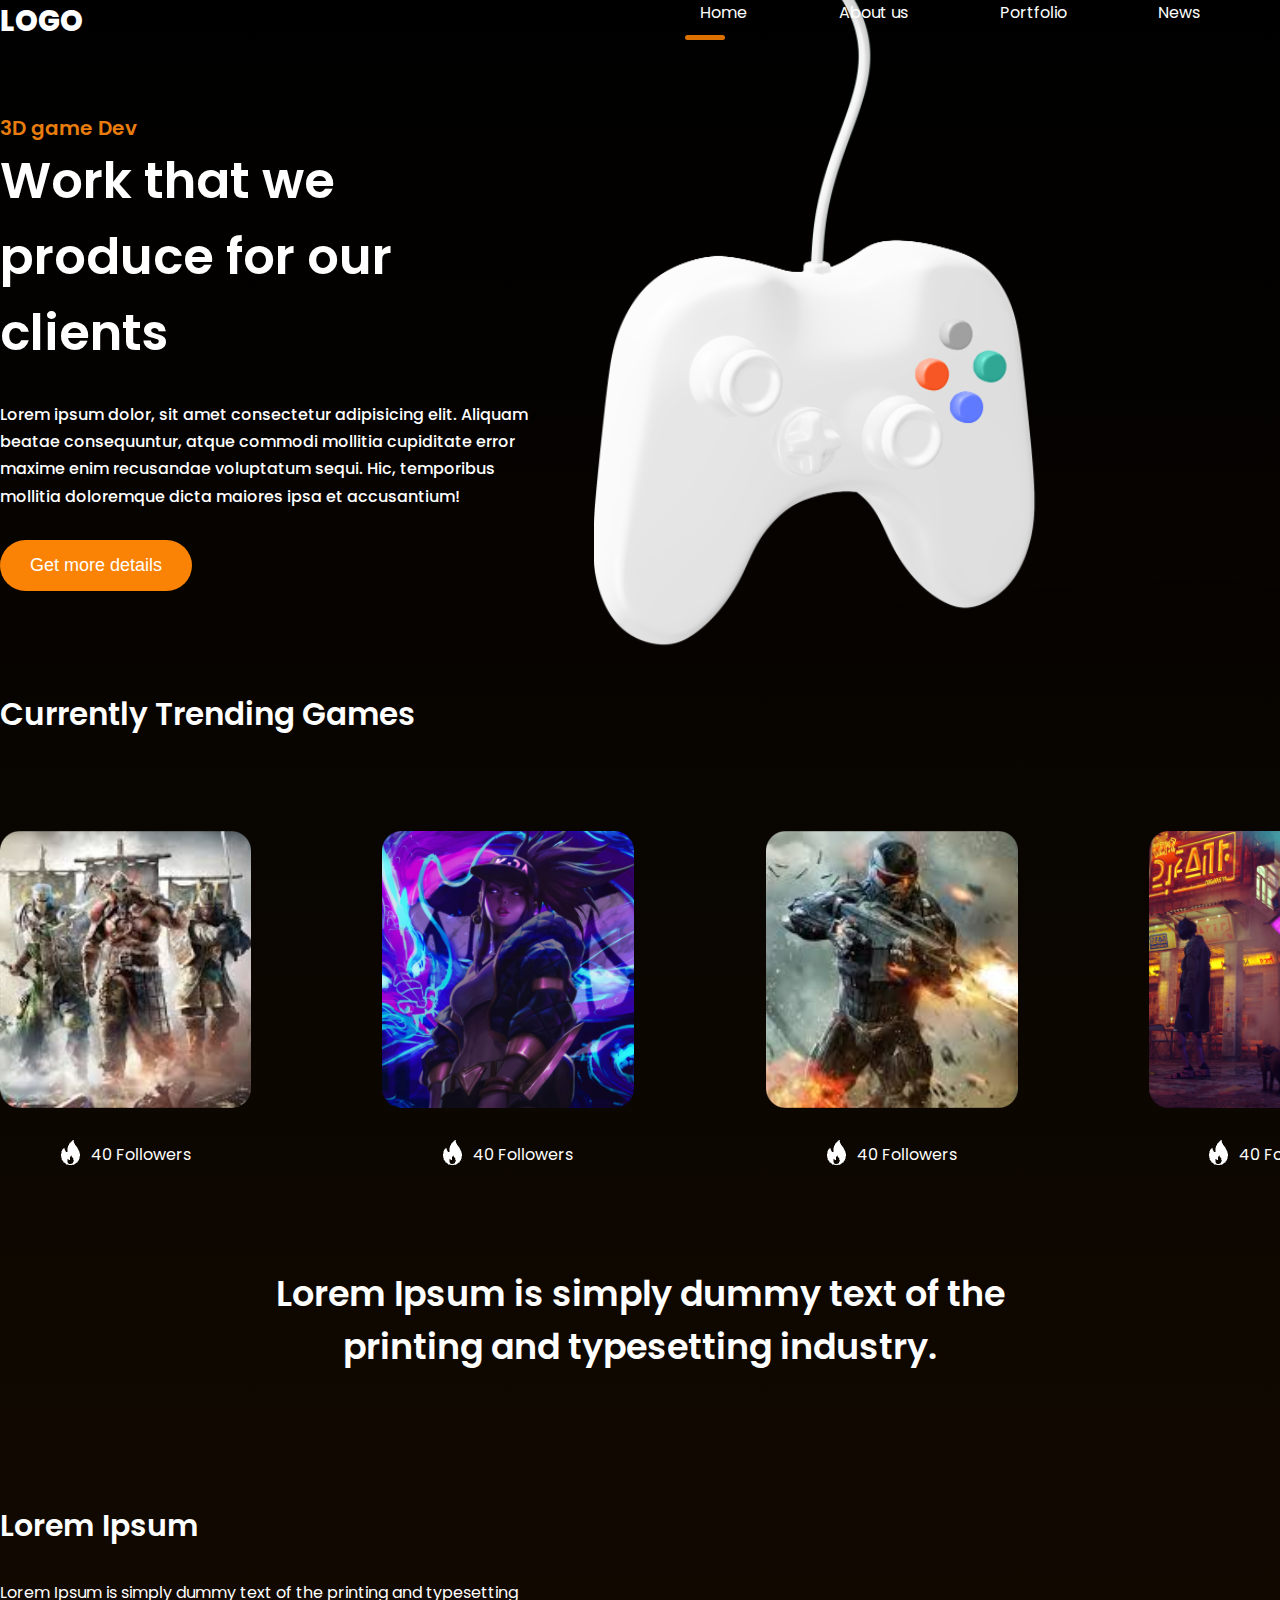
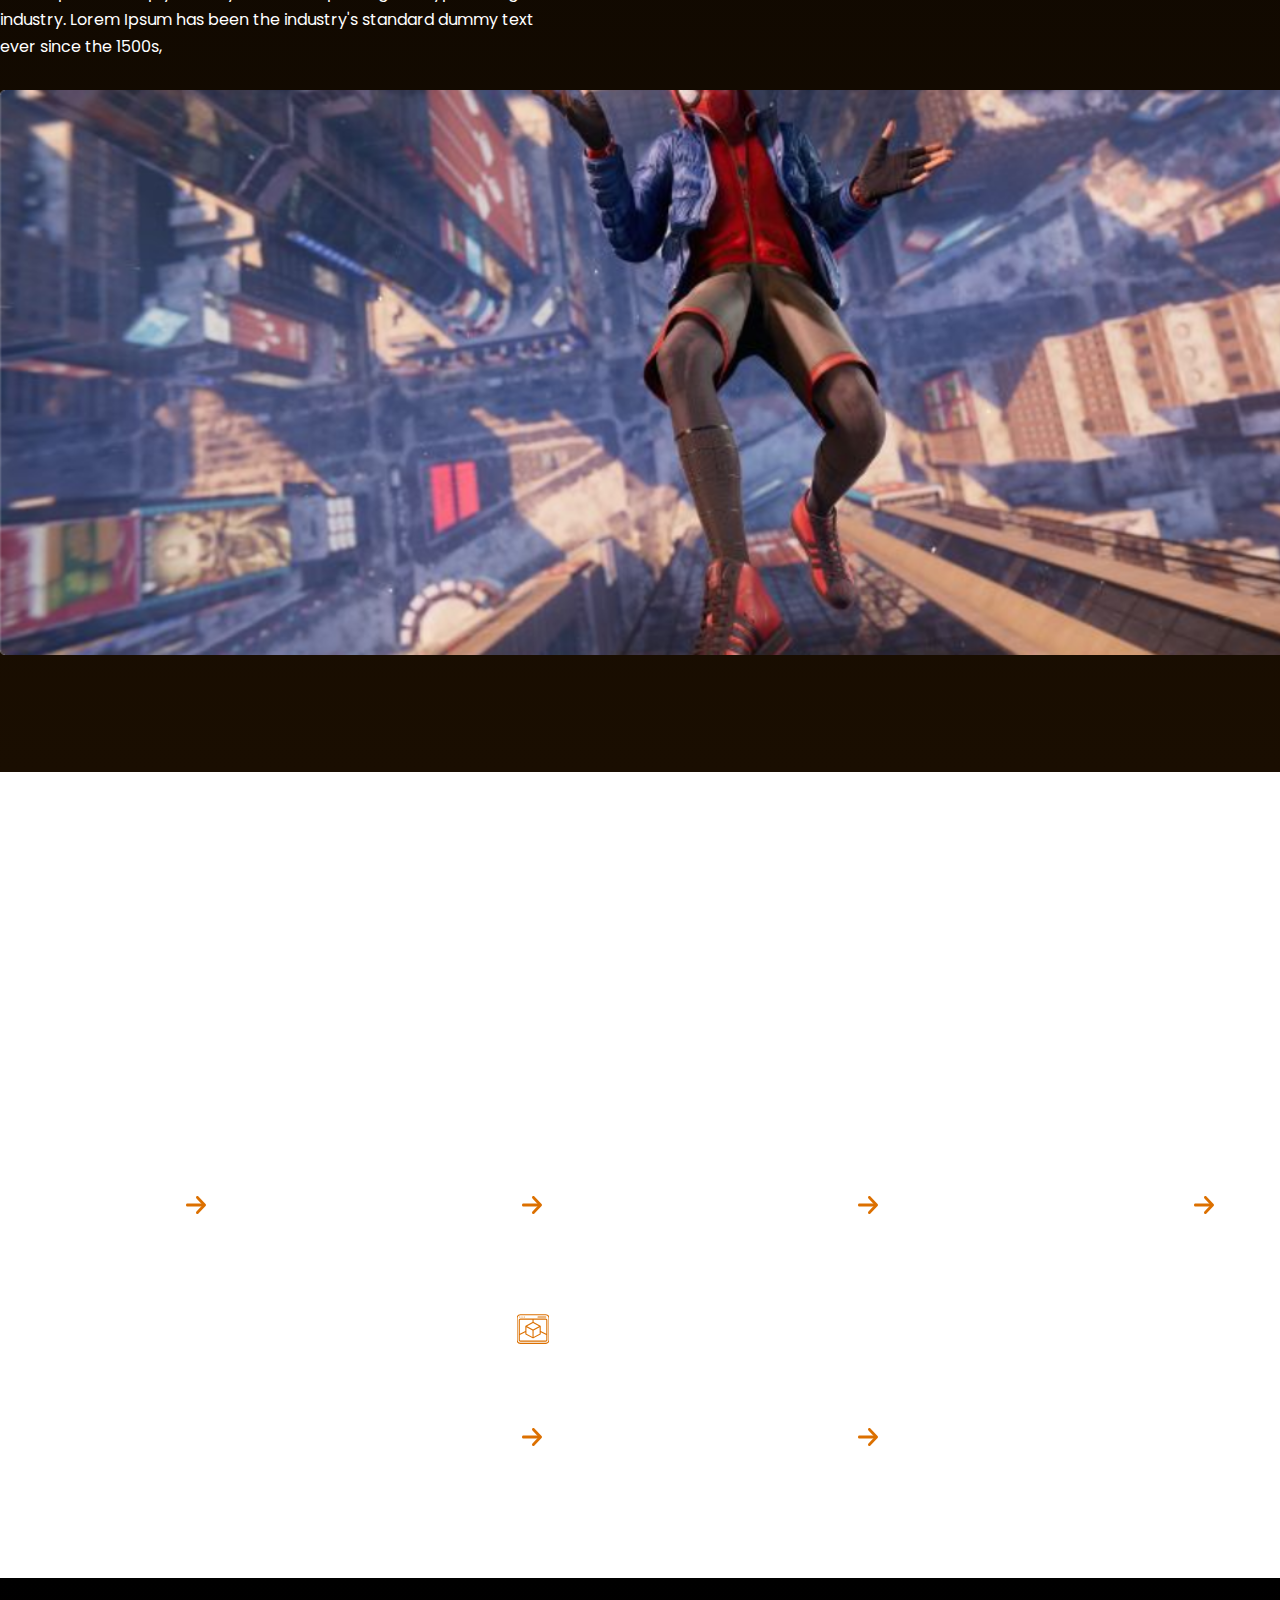
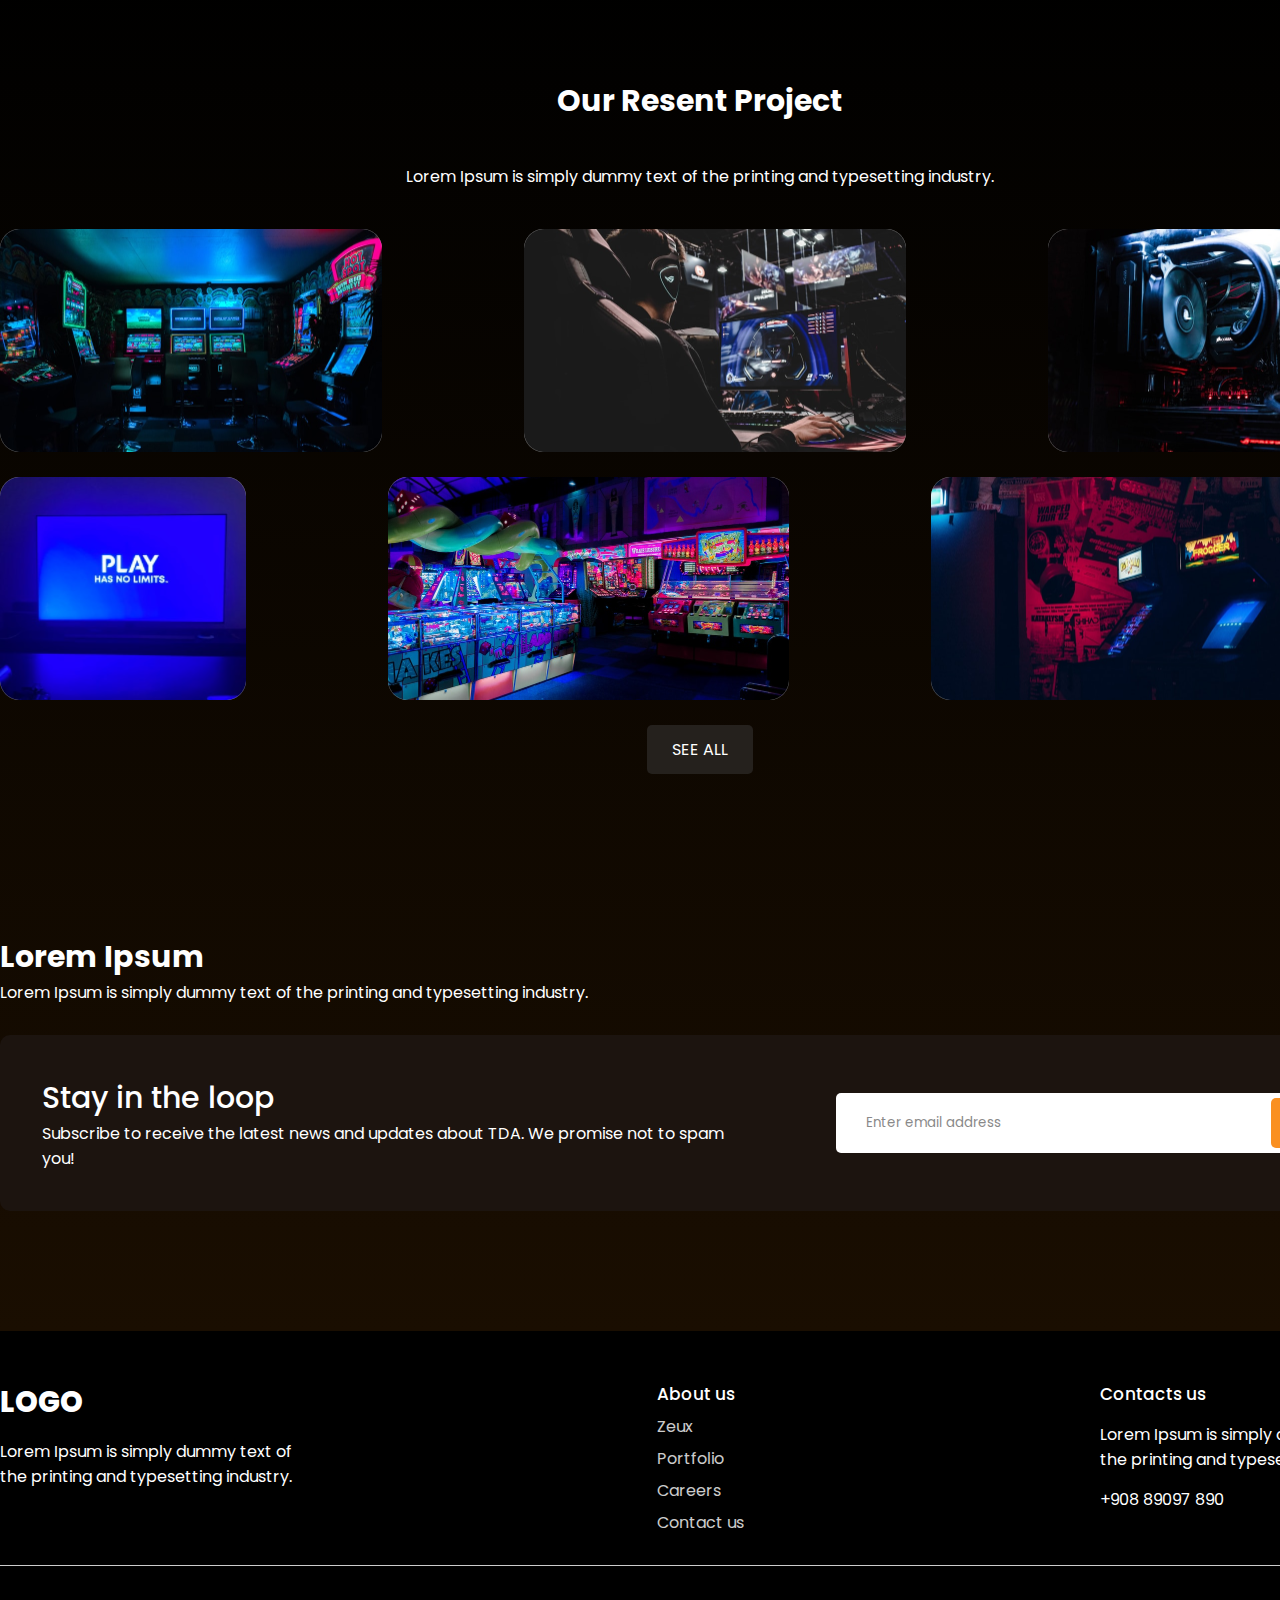
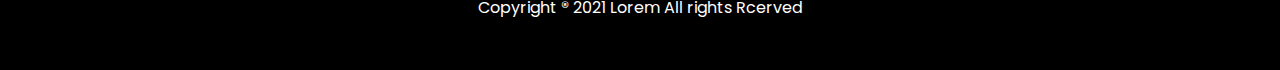
==== commit 15cb84fc: "ready1stPage" ====
--- a/index.html
+++ b/index.html
@@ -30,7 +30,7 @@
                 <p>Lorem ipsum dolor, sit amet consectetur adipisicing elit. Aliquam beatae consequuntur, atque commodi mollitia cupiditate error maxime enim recusandae voluptatum sequi. Hic, temporibus mollitia doloremque dicta maiores ipsa et accusantium!</p>
                 <button class="btn">Get more details</button>
             </div>
-            <img src="img/Group 1321.svg" alt="">
+            <img src="img/joy_stick.png" alt="">
         </div>
 
         <div class="container trending">
@@ -141,7 +141,48 @@
             </div>
             <a href="#" class="see-all">SEE ALL</a>
         </div>
+
+        <div class="container email">
+            <h3>Lorem Ipsum</h3>
+            <p>Lorem Ipsum is simply dummy text of the printing and typesetting industry. </p>
+            <div class="block">
+                <div>
+                    <h4>Stay in the loop</h4>
+                    <p>Subscribe to receive the latest news and updates about TDA.
+                        We promise not to spam you!</p>
+                </div>
+                <div class="donot">
+                    <input type="email" placeholder="Enter email address" id="emailField">
+                    <button id="emailBtn">Continue</button> 
+                </div>
+            </div>
+        </div>
     </div>
+
+    <footer>
+        <div class="blocks container">
+            <div>
+                <span class="logo">logo</span>
+                <p>Lorem Ipsum is simply dummy text of the printing and typesetting industry. </p>
+            </div>
+            <div>
+                <h4>About us</h4>
+                <ul>
+                    <li>Zeux</li>
+                    <li>Portfolio</li>
+                    <li>Careers</li>
+                    <li>Contact us</li>
+                </ul>
+            </div>
+            <div>
+                <h4>Contacts us</h4>
+                <p>Lorem Ipsum is simply dummy text of the printing and typesetting industry.</p>
+                <p>+908 89097 890</p>
+            </div>
+        </div>
+        <hr>
+        <p>Copyright ® 2021 Lorem All rights Rcerved</p>
+    </footer>
 
     <script src="main.js"></script>
 </body>
--- a/css/style.css
+++ b/css/style.css
@@ -31,7 +31,8 @@
     margin: 0 auto;
 }
 
-header .logo {
+header .logo,
+footer .blocks .logo {
     text-transform: uppercase;
     font-size: 29px;
     font-weight: 800;
@@ -70,18 +71,20 @@
     left: -15px;
 }
 
-header nav ul li:not(.active):not(.btn) a:hover {
+header nav ul li:not(.active):not(.btn) a:hover{
     border-bottom: 5px solid #dc7000;
 }
 
-header nav ul li.btn a {
+header nav ul li.btn a ,
+.email .block button{
     background: #fa9021;
     padding: 9px 17px;
     border-radius: 5px;
     transition: all 500ms ease;
 }
 
-header nav ul li.btn a:hover {
+header nav ul li.btn a:hover,
+.email .block button:hover  {
     background: #a02604;
 }
 
@@ -263,4 +266,106 @@
     width: 60px;
     text-align: center;
     margin: 0 auto;
+}
+
+.email {
+    padding-bottom: 120px;
+}
+
+.email h3 {
+    margin-top: 60px;
+    font-size: 30px;
+}
+
+.email .block {
+    background: #1c140f;
+    margin-top: 30px;
+    border-radius: 10px;
+    padding: 40px 3%;
+    width: 94%;
+    display: flex;
+    justify-content: space-between;
+    align-items: center;
+}
+
+.email .block h4 {
+    font-size: 30px;
+    font-weight: 500;
+}
+
+.email .block input {
+    background: #fff;
+    outline: none;
+    border: 0;
+    border-radius: 5px;
+    width: 380px;
+    font-family: 'Poppins', sans-serif;
+    font-weight: 400;
+    padding: 20px 30px;
+    position: relative;
+    right: -95px;
+    z-index: 1;
+    padding-right: 120px;
+}
+
+.email .block input::placeholder {
+    color: #898989;
+}
+
+.email .block button {
+    cursor: pointer;
+    border: 0;
+    /* padding: 13px 17px; */
+    position: relative;
+    z-index: 2;
+    height: 50px;
+    /*
+    top: -50px;
+    right: -530px; */
+    color: #fff;
+}
+
+.donot {
+    display: flex;
+    align-items: center;
+}
+
+footer {
+    background: #000;
+    padding: 50px 0;
+}
+
+footer .blocks {
+    display: flex;
+    justify-content: space-between;
+}
+
+footer .blocks p {
+    width: 300px;
+    margin: 15px 0;
+}
+
+footer .blocks h4 {
+    font-weight: 500;
+    font-size: 17px;
+}
+
+footer .blocks ul {
+    list-style: none;
+}
+
+footer .blocks ul li {
+    margin-top: 7px;
+    opacity: 0.8;
+}
+
+footer hr {
+    margin: 30px 0;
+    border: 0;
+    height: 0.6px;
+    background: #ccc;
+}
+
+footer > p {
+    text-align: center;
 }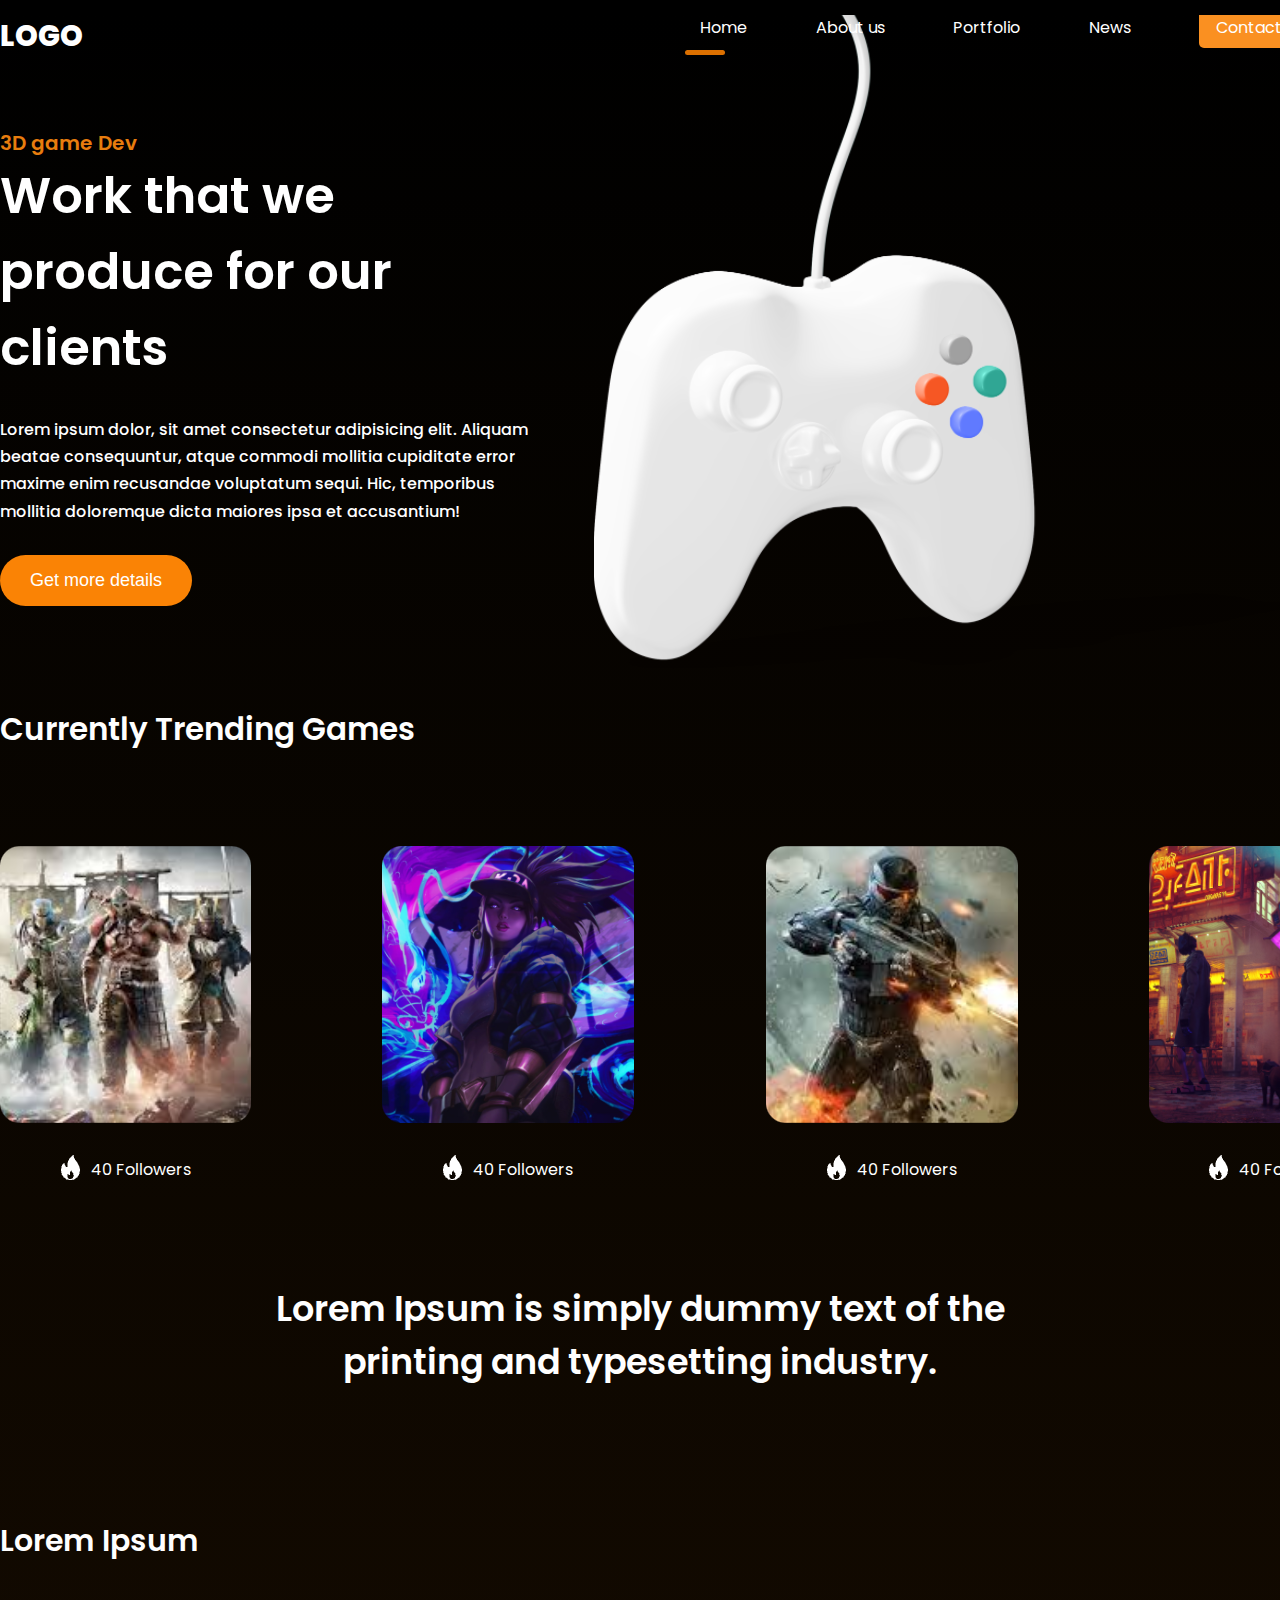
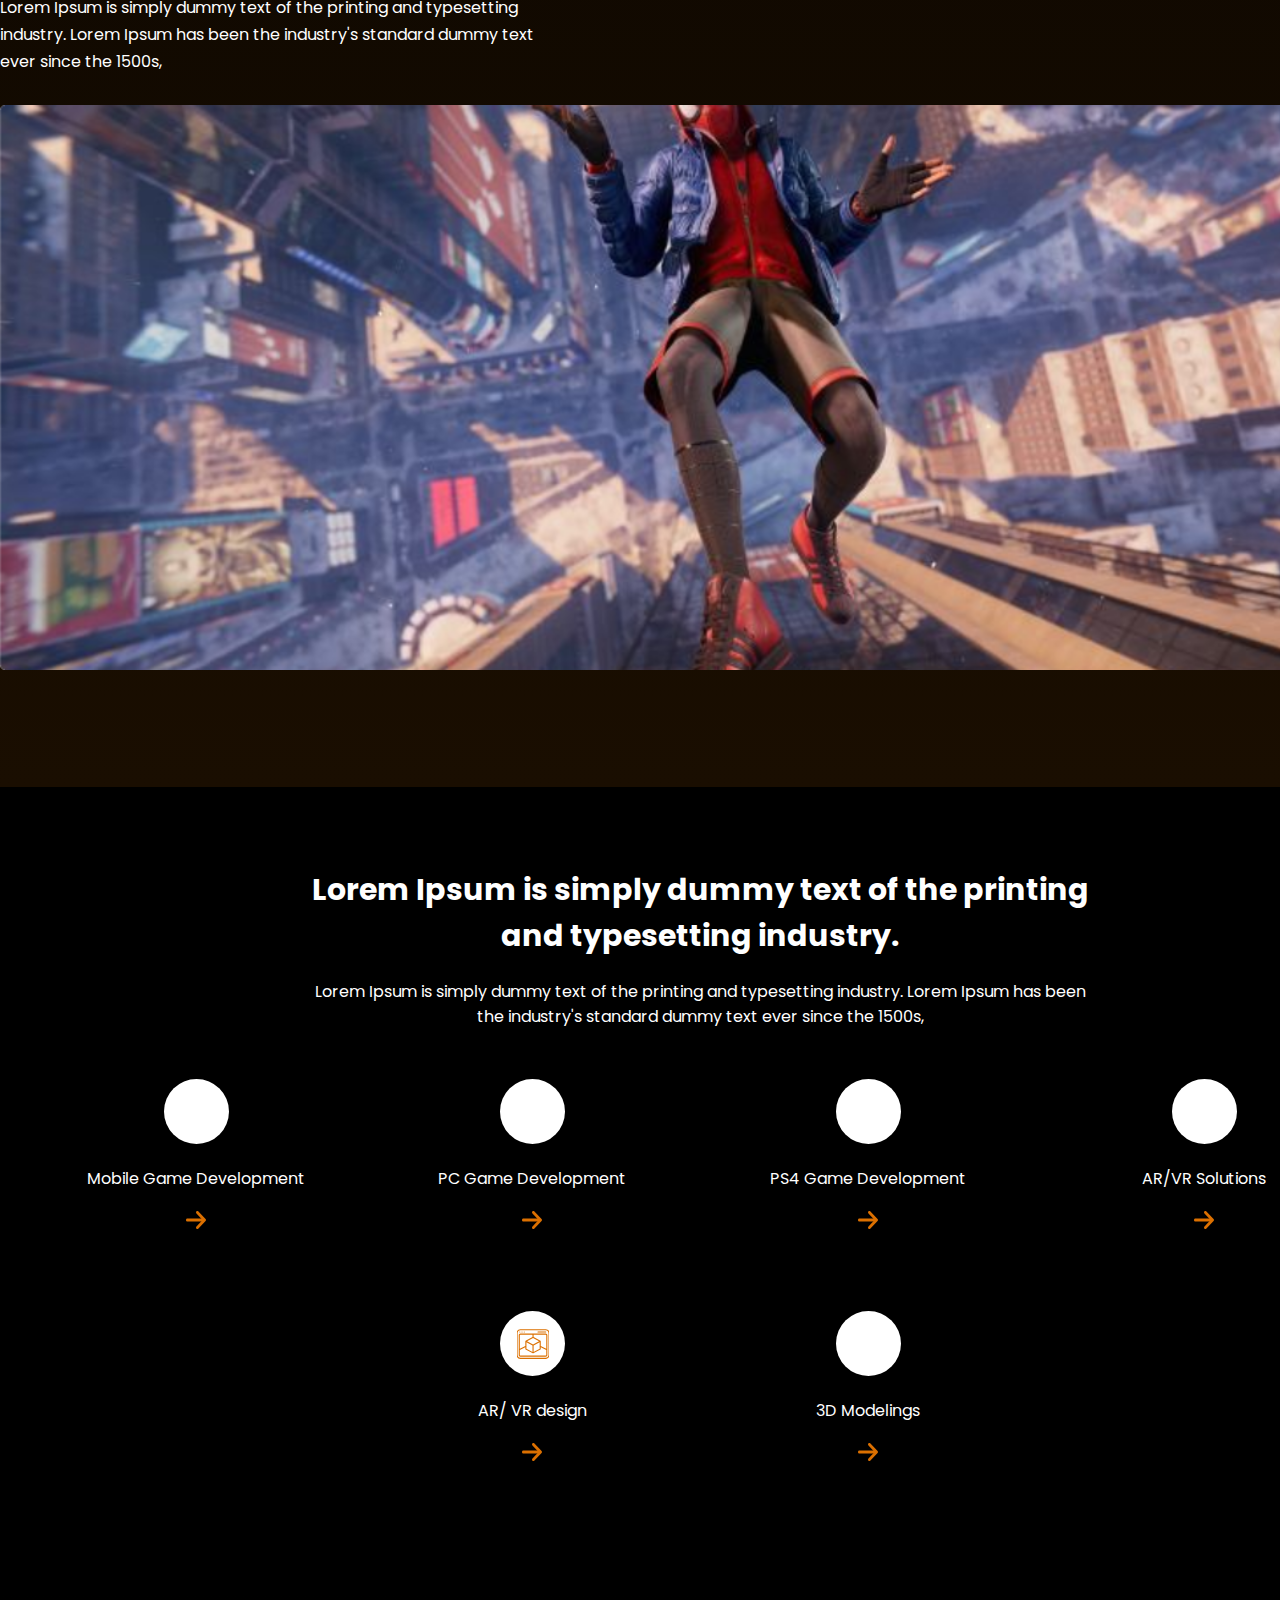
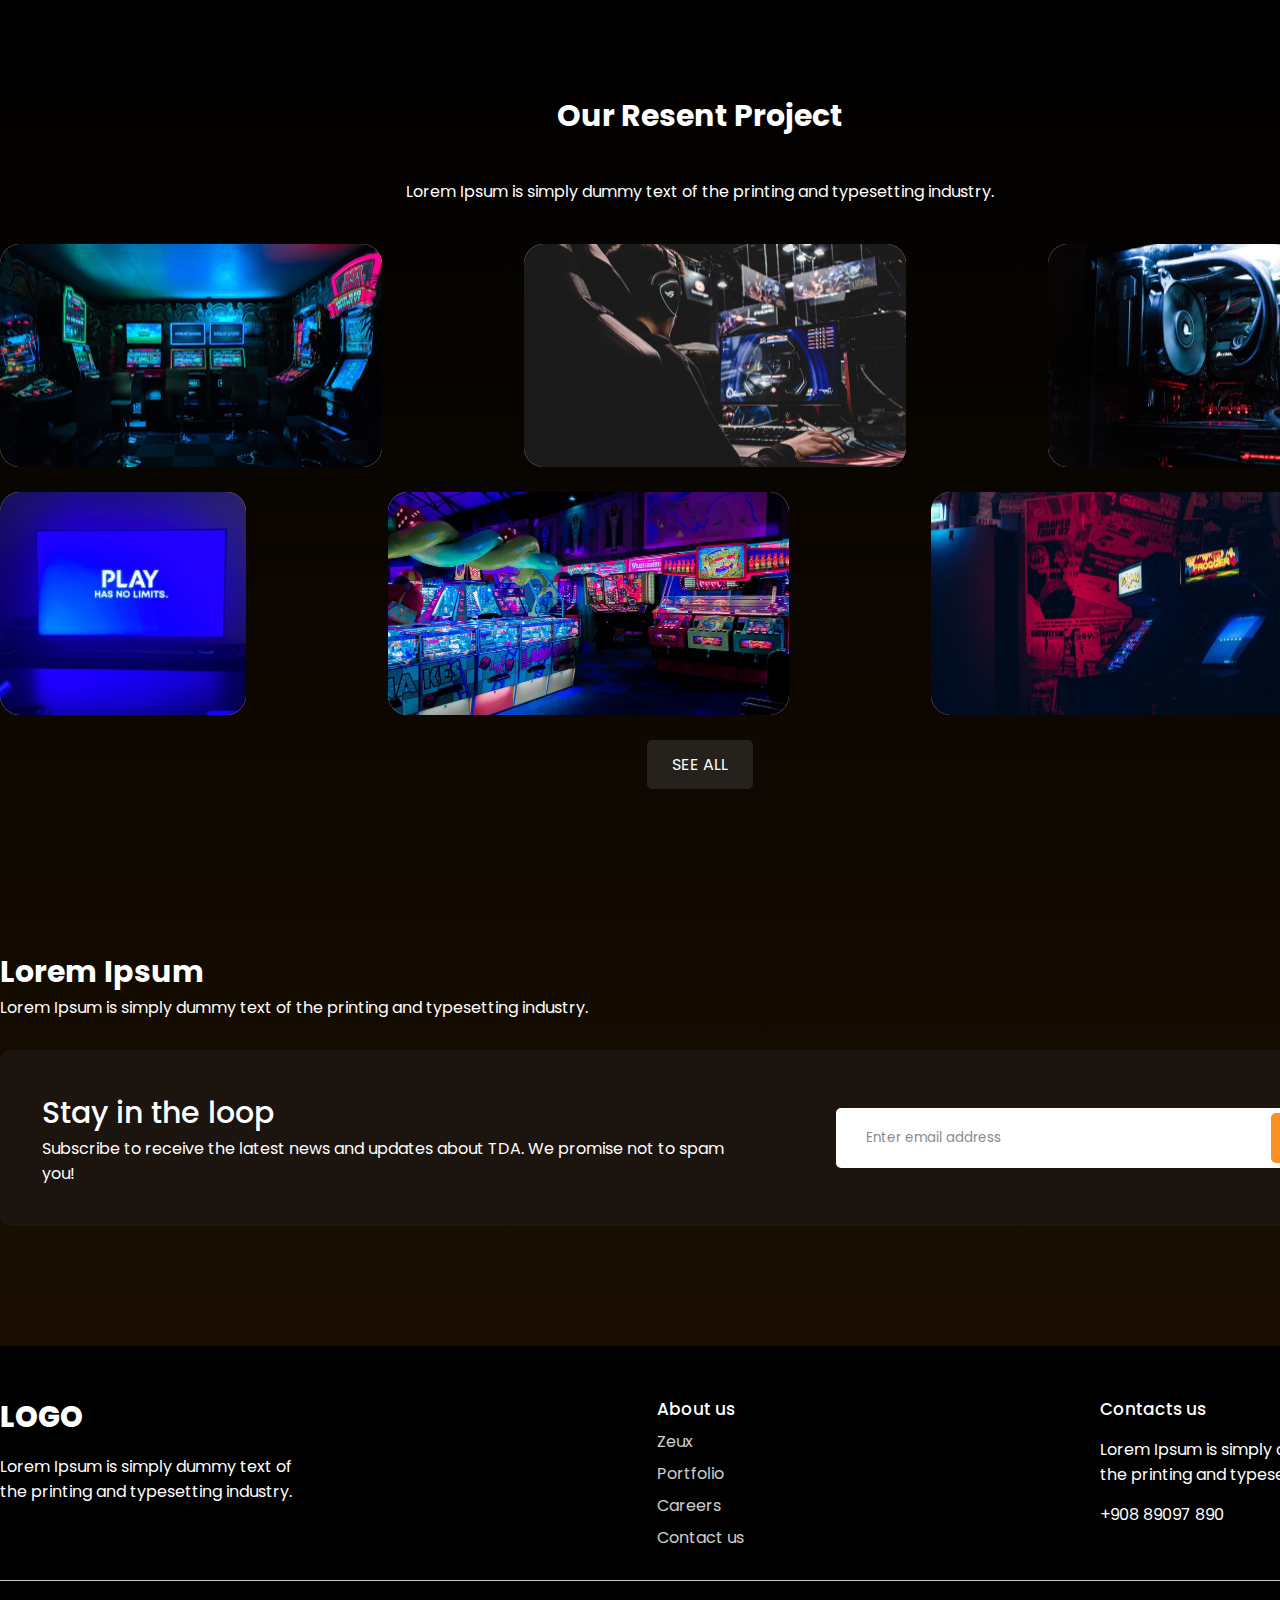
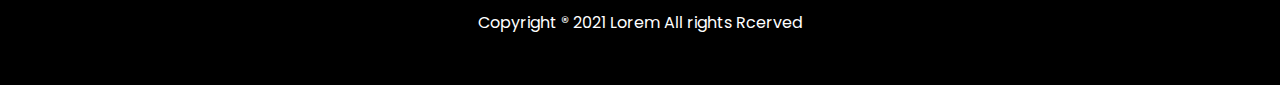
==== commit 94738571: "end of verstka" ====
--- a/index.html
+++ b/index.html
@@ -14,11 +14,12 @@
             <span class="logo">logo</span>
             <nav>
                 <ul>
-                    <li class="active"><a href="#">Home</a></li>
-                    <li><a href="#">About us</a></li>
+                    <li class="active"><a href="/">Home</a></li>
+                    <li><a href="/about.html">About us</a></li>
                     <li><a href="#">Portfolio</a></li>
                     <li><a href="#">News</a></li>
-                    <li class="btn"><a href="#">Contacts</a></li>
+                    <li class="btn"><a href="./contacts.html">Contacts</a></li>
+                    <button id="btnFr" class="btn">Btn</button>
                 </ul>
             </nav>
         </header>
@@ -184,6 +185,14 @@
         <p>Copyright ® 2021 Lorem All rights Rcerved</p>
     </footer>
 
+
+    <div class="modal">
+        <div class="modal-win">
+            <button class="close__btn">#times</button>
+            <h4>Hello world</h4>
+        </div>
+    </div>
+
     <script src="main.js"></script>
 </body>
 </html>--- a/css/style.css
+++ b/css/style.css
@@ -10,6 +10,8 @@
     font-weight: 400;
     color: #fff;
     font-size: 16px;
+    background-color: #000;
+    margin-top: 15px;
 }
 
 a {
@@ -24,6 +26,7 @@
     /* background: rgb(0,0,0); */
     background: linear-gradient(180deg, rgba(0,0,0,1) 0%, rgba(26,14,1,1) 100%);
     width: 100%;
+    overflow-x: hidden;
 }
 
 .container {
@@ -116,7 +119,7 @@
     margin: 30px 0;
 }
 
-.hero--info .btn {
+.hero--info .btn, .hero-about .info .btn {
     background: #fa8305;
     color: #fff;
     border-radius: 50px;
@@ -126,7 +129,7 @@
     font-size: 18px;
 }
 
-.hero--info .btn:hover {
+.hero--info .btn:hover, .hero-about .info .btn:hover {
     cursor: pointer;
     transform: scale(1.1);
 }
@@ -330,6 +333,97 @@
     align-items: center;
 }
 
+
+.hero-contacts h1 {
+    text-align: center;
+    margin-top: 70px;
+    margin-bottom: 30px;
+    font-size: 33px;
+}
+
+.hero-contacts p {
+    text-align: center;
+}
+
+.hero-contacts img {
+    width: 70%;
+    margin: 80px 15%;
+}
+
+.feedback {
+    padding: 70px 0;
+    background: #1c140f;
+}
+
+.feedback h2 {
+    text-align: center;
+    font-weight: 500;
+    font-size: 30px;
+}
+
+.feedback p {
+    text-align: center;
+    margin-top: 10px;
+}
+
+.feedback form {
+    margin: 80px auto;
+    width: 600px;
+}
+
+.feedback form .inline {
+    display: flex;
+    justify-content: space-between;
+}
+
+.feedback form .inline > div {
+    width: 50%;
+}
+
+.feedback form label {
+    color: #4F4F4F;
+    font-size: 14px;
+}
+
+.feedback form input,
+.feedback form textarea {
+    background: #2c2420;
+    border-radius: 10px;
+    border: 0.6px solid #cecece;
+    display: block;
+    width: 90%;
+    padding: 15px 10px;
+    outline: none;
+    color: #fff;
+    margin-top: 7px;
+    margin-bottom: 20px;
+}
+
+.feedback form .one-line {
+    width: 95%;
+}
+
+.feedback form textarea {
+    resize: none;
+    height: 200px;
+}
+
+.feedback form button {
+    background: #dc7000;
+    border-radius: 5px;
+    border: 0;
+    float: right;
+    cursor: pointer;
+    color: #fff;
+    padding: 15px 35px;
+    transition: all 500ms ease;
+}
+
+.feedback form button:hover {
+    background: #b01414;
+}
+
+
 footer {
     background: #000;
     padding: 50px 0;
@@ -368,4 +462,123 @@
 
 footer > p {
     text-align: center;
-}+}
+
+.modal {
+    position: fixed;
+    width: 100%;
+    top: 0;
+    left: 0;
+    display: flex;
+    justify-content: center;
+    align-items: center;
+    background: rgba(0, 0, 0, 0.3);
+    z-index: 99998;
+    visibility: hidden;
+    opacity: 0;
+    transition: visibility .4s, opacity .4s;
+    height: 100vh;
+    overflow-y: auto;
+}
+
+.modal-win {
+    position: relative;
+    max-width: 500px;
+    width: 100%;
+    padding: 45px;
+    margin: 30px 15px;
+    background-color: white;
+    box-shadow: 0px 0px 17px -7px rgba(34, 60, 80, 0.2);
+    transform: scale(0);
+    transition: .8s;
+}
+
+.close__btn {
+    position: absolute;
+    top: 8;
+    right: 8px;
+    border: none;
+    background: transparent;
+    padding: 5px;
+    cursor: pointer;
+    transition: .4s;
+}
+
+.modal.open {
+    visibility: visible;
+    opacity: 1;
+}
+
+.modal.open .modal-win {
+    transform: scale(1);
+}
+
+/* Страница про нас */
+
+.hero-about .info {
+    width: 500px;
+    padding: 250px 0;
+}
+
+.hero-about .info h1 {
+    margin-bottom: 15px;
+    font-size: 30px;
+}
+
+.hero-about .info .btn {
+    margin-top: 20px;
+}
+
+.hero-about img {
+    position: absolute;
+    right: -150px;
+    top: 55px;
+}
+
+.hero-about {
+    position: relative;
+}
+
+.work {
+    padding: 80px 0;
+}
+
+.work h2 {
+    font-size: 25px;
+    margin-bottom: 40px;
+}
+
+.work .blocks {
+    display: flex;
+    justify-content: space-between;
+}
+
+.work .blocks .block {
+    width: 25%;
+    border-radius: 10px;
+    padding: 50px 35px;
+    background: #1c140f;
+}
+
+.work .blocks .block h3 {
+    font-size: 20px;
+    margin: 20px 0;
+}
+
+.work .blocks .block .badge {
+    border-radius: 7px;
+    padding: 10px 20px;
+}
+
+.work .blocks .block .badge.purple {
+    background: #560f67;
+}
+
+.work .blocks .block .badge.brown {
+    background: #31190d;
+}
+
+.work .blocks .block .badge.green {
+    background: #192a1d;
+}
+
